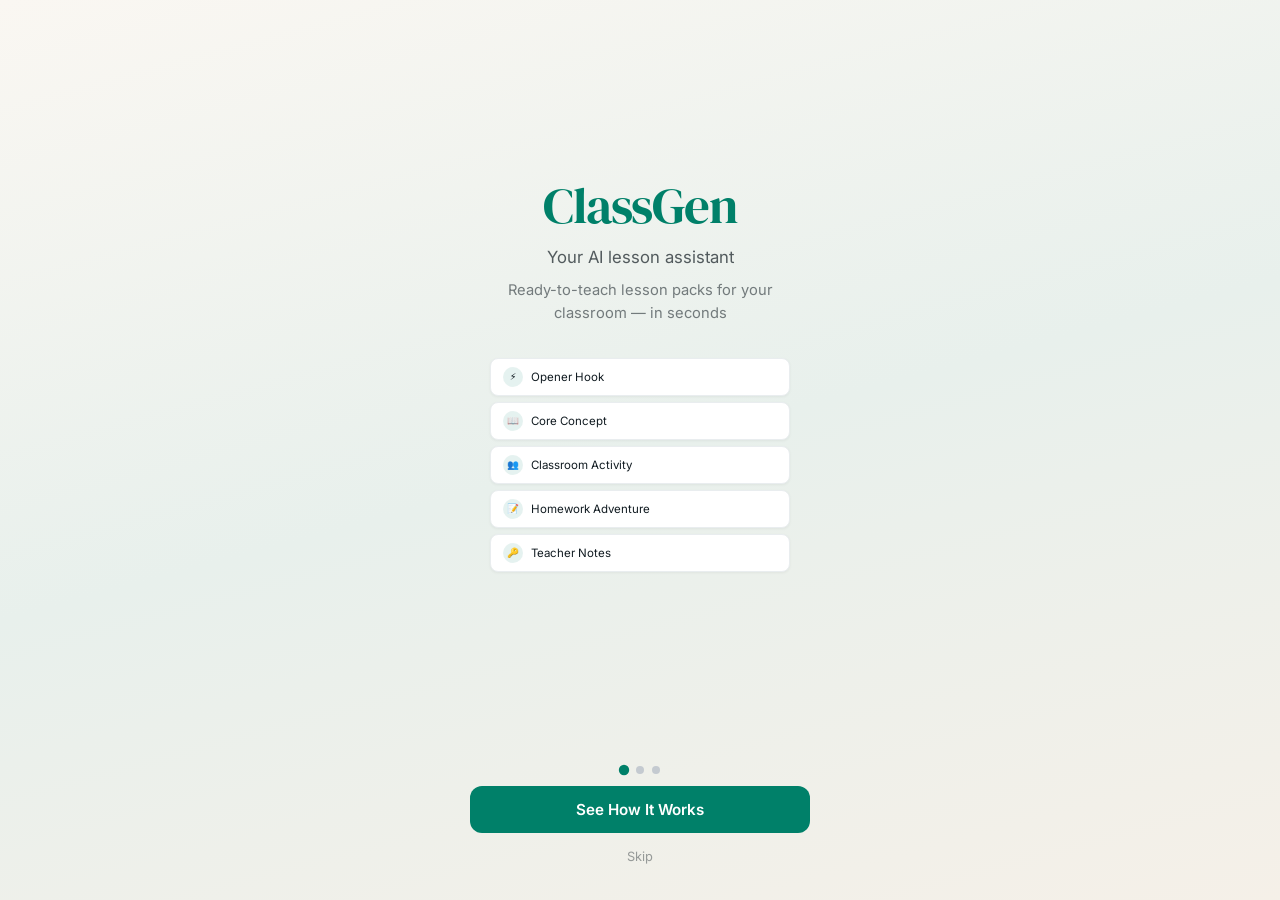
==== index.html @ 49e5c1b5 "feat(web): Marquee example pills on onboarding slide 2 Replace single static "SS2 Biology: Photosynt" ====
<!DOCTYPE html>
<html lang="en" data-theme="light">
<head>
    <meta charset="UTF-8">
    <meta name="viewport" content="width=device-width, initial-scale=1.0">
    <title>ClassGen | Lesson Chat</title>
    <!-- Emoji favicon using SVG with better cross-browser support -->
    <link rel="icon" href="data:image/svg+xml,<svg xmlns='http://www.w3.org/2000/svg' viewBox='0 0 100 100'><text y='.9em' font-size='90'>🌍</text></svg>">
    <link rel="alternate icon" type="image/png" href="[data-uri]">
    <link rel="apple-touch-icon" href="data:image/svg+xml,<svg xmlns='http://www.w3.org/2000/svg' viewBox='0 0 100 100'><text y='.9em' font-size='90'>🌍</text></svg>">
    <link rel="mask-icon" href="data:image/svg+xml,<svg xmlns='http://www.w3.org/2000/svg' viewBox='0 0 100 100'><text y='.9em' font-size='90'>🌍</text></svg>" color="#8ACFC5">
    <!-- Apply saved theme before paint to avoid flash -->
    <script>(function(){var t=localStorage.getItem('classgen_theme')||'light';document.documentElement.setAttribute('data-theme',t);})();</script>
    <link href="https://fonts.googleapis.com/css2?family=DM+Serif+Display&family=Inter:wght@300;400;500;600;700&display=swap" rel="stylesheet">
    <style>
        /* ── Theme tokens ─────────────────────────────────── */
        :root {
            /* Light mode (WhatsApp classic) */
            --header-bg:         #008069;
            --header-avatar-bg:  #25D366;
            --chat-bg:           #ECE5DD;
            --text-primary:      #111B21;
            --bubble-ai-bg:      #FFFFFF;
            --bubble-ai-text:    #111B21;
            --bubble-user-bg:    #DCF8C6;
            --bubble-user-text:  #111B21;
            --bubble-time:       #667781;
            --bubble-ticks:      #34B7F1;
            --bubble-shadow:     0 1px 2px rgba(0,0,0,0.12);
            --msg-buttons-bg:    #FFFFFF;
            --msg-btn-border:    #E9EDEF;
            --msg-btn-text:      #027EB5;
            --msg-btn-hover:     rgba(2,126,181,0.06);
            --input-area-bg:     #F0F2F5;
            --input-field-bg:    #FFFFFF;
            --input-field-text:  #3B4A54;
            --input-placeholder: #8696A0;
            --send-btn-bg:       #008069;
            --send-btn-hover:    #017560;
            --breadcrumb-bg:     rgba(0,128,105,0.06);
            --breadcrumb-border: rgba(0,128,105,0.15);
            --breadcrumb-text:   #667781;
            --enc-block-bg:      #FFFFFF;
            --enc-block-border:  #E9EDEF;
            --enc-block-hover:   #F5F6F6;
            --enc-block-title:   #111B21;
            --enc-block-summary: #667781;
            --enc-block-icon:    #008069;
            --enc-hover-border:  #008069;
            --accent:            #008069;
            --accent-alt:        #027EB5;
            --lesson-border:     #E0E0E0;
            --lesson-hover:      rgba(0,128,105,0.06);
            --modal-bg:          #FFFFFF;
            --modal-border:      #E9EDEF;
            --modal-text:        #111B21;
            --modal-close:       #667781;
            --modal-accent:      #008069;
            --scrollbar:         #C4CAD0;
            --sidebar-bg:        #F0F2F5;
            --sidebar-body-bg:   #F0F2F5;
            --sidebar-text:      #3B4A54;
            --sidebar-muted:     #667781;
            --sidebar-tab-bg:    #FFFFFF;
            --sidebar-tab-text:  #667781;
            --sidebar-tab-active:#008069;
            --sidebar-stat-bg:   #FFFFFF;
            --sidebar-stat-border:#E9EDEF;
            --sidebar-stat-num:  #008069;
            --sidebar-stat-lbl:  #667781;
            --sidebar-badge-bg:  rgba(0,128,105,0.1);
            --sidebar-badge-bd:  rgba(0,128,105,0.25);
            --sidebar-badge-text:#005C4B;
            --sidebar-input-bg:  #FFFFFF;
            --sidebar-input-bd:  #E9EDEF;
            --sidebar-input-focus:#008069;
            --sidebar-input-text:#111B21;
            --sidebar-btn-bg:    #008069;
            --sidebar-btn-hover: #017560;
            --sidebar-code-bd:   #E9EDEF;
            --sidebar-code-link: #027EB5;
            --sidebar-code-title:#667781;
            --sidebar-border:    #E9EDEF;
            --sidebar-divider:   #E9EDEF;
            --sidebar-close:     #667781;
            --toggle-off:        #C4C4C4;
            --toggle-on:         #008069;
            --overlay-bg:        rgba(0,0,0,0.35);
            --typing-dot:        #9DB3BF;
        }

        [data-theme="dark"] {
            --header-bg:         #202C33;
            --header-avatar-bg:  #00A884;
            --chat-bg:           #0B141A;
            --text-primary:      #E9EDEF;
            --bubble-ai-bg:      #202C33;
            --bubble-ai-text:    #E9EDEF;
            --bubble-user-bg:    #005C4B;
            --bubble-user-text:  #E9EDEF;
            --bubble-time:       #8696A0;
            --bubble-ticks:      #53BDEB;
            --bubble-shadow:     none;
            --msg-buttons-bg:    #202C33;
            --msg-btn-border:    #374045;
            --msg-btn-text:      #53BDEB;
            --msg-btn-hover:     rgba(83,189,235,0.08);
            --input-area-bg:     #202C33;
            --input-field-bg:    #2A3942;
            --input-field-text:  #E9EDEF;
            --input-placeholder: #8696A0;
            --send-btn-bg:       #00A884;
            --send-btn-hover:    #02C09A;
            --breadcrumb-bg:     rgba(0,150,136,0.1);
            --breadcrumb-border: rgba(0,168,132,0.15);
            --breadcrumb-text:   #8696A0;
            --enc-block-bg:      #202C33;
            --enc-block-border:  #374045;
            --enc-block-hover:   #263340;
            --enc-block-title:   #E9EDEF;
            --enc-block-summary: #8696A0;
            --enc-block-icon:    #00A884;
            --enc-hover-border:  #53BDEB;
            --accent:            #00A884;
            --accent-alt:        #53BDEB;
            --lesson-border:     #374045;
            --lesson-hover:      rgba(83,189,235,0.08);
            --modal-bg:          #1F2C34;
            --modal-border:      #374045;
            --modal-text:        #E9EDEF;
            --modal-close:       #8696A0;
            --modal-accent:      #00A884;
            --scrollbar:         #374045;
            --sidebar-bg:        #111B21;
            --sidebar-body-bg:   #111B21;
            --sidebar-text:      #E9EDEF;
            --sidebar-muted:     #8696A0;
            --sidebar-tab-bg:    #202C33;
            --sidebar-tab-text:  #8696A0;
            --sidebar-tab-active:#00A884;
            --sidebar-stat-bg:   #202C33;
            --sidebar-stat-border:#374045;
            --sidebar-stat-num:  #00A884;
            --sidebar-stat-lbl:  #8696A0;
            --sidebar-badge-bg:  rgba(0,168,132,0.12);
            --sidebar-badge-bd:  rgba(0,168,132,0.28);
            --sidebar-badge-text:#A7D8CC;
            --sidebar-input-bg:  #2A3942;
            --sidebar-input-bd:  #374045;
            --sidebar-input-focus:#00A884;
            --sidebar-input-text:#E9EDEF;
            --sidebar-btn-bg:    #00A884;
            --sidebar-btn-hover: #02C09A;
            --sidebar-code-bd:   #374045;
            --sidebar-code-link: #53BDEB;
            --sidebar-code-title:#8696A0;
            --sidebar-border:    #374045;
            --sidebar-divider:   #374045;
            --sidebar-close:     #8696A0;
            --toggle-off:        #374045;
            --toggle-on:         #00A884;
            --overlay-bg:        rgba(0,0,0,0.5);
            --typing-dot:        #8696A0;
        }

        /* Smooth theme transition */
        html.theme-transitioning *,
        html.theme-transitioning *::before,
        html.theme-transitioning *::after {
            transition:
                background-color 0.25s ease,
                color 0.25s ease,
                border-color 0.25s ease,
                box-shadow 0.25s ease !important;
        }

        *, *::before, *::after { box-sizing: border-box; }

        body, html {
            margin: 0; padding: 0;
            width: 100%; height: 100%;
            overflow: hidden;
            font-family: 'Inter', system-ui, sans-serif;
            background: var(--chat-bg);
            color: var(--text-primary);
        }

        /* ── Chat Container ─────────────────────────────── */
        #chat-container {
            position: fixed;
            top: 0; left: 0; right: 0; bottom: 0;
            display: flex;
            flex-direction: column;
            background: var(--chat-bg);
        }

        /* ── Header ─────────────────────────────────────── */
        #chat-header {
            height: 60px;
            background: var(--header-bg);
            display: flex;
            align-items: center;
            padding: 0 12px 0 16px;
            flex-shrink: 0;
            box-shadow: 0 1px 4px rgba(0,0,0,0.25);
        }

        .header-avatar {
            width: 40px; height: 40px;
            border-radius: 50%;
            background: var(--header-avatar-bg);
            color: #fff;
            display: flex; align-items: center; justify-content: center;
            font-weight: 700; font-size: 1rem;
            margin-right: 12px;
            flex-shrink: 0;
            user-select: none;
        }

        .header-info { flex: 1; overflow: hidden; }
        .header-name {
            color: #fff; font-weight: 600; font-size: 1rem;
            line-height: 1.3; white-space: nowrap; overflow: hidden; text-overflow: ellipsis;
        }
        .header-status { color: rgba(255,255,255,0.72); font-size: 0.7rem; margin-top: 1px; }

        .header-actions { display: flex; align-items: center; gap: 4px; }

        .header-btn {
            background: none; border: none;
            color: rgba(255,255,255,0.78);
            cursor: pointer; padding: 7px; border-radius: 50%;
            display: flex; align-items: center; justify-content: center;
            transition: background 0.18s, color 0.18s;
        }
        .header-btn:hover { background: rgba(255,255,255,0.14); color: #fff; }
        .header-btn.registered { color: #fff; }

        /* #notify-btn removed from header — push toggle lives in Settings sidebar */

        /* ── Breadcrumb bar ─────────────────────────────── */
        #breadcrumb-bar {
            background: var(--breadcrumb-bg);
            border-bottom: 1px solid var(--breadcrumb-border);
            padding: 4px 16px;
            font-size: 0.71rem; color: var(--breadcrumb-text);
            white-space: nowrap; overflow-x: auto; scrollbar-width: none;
            display: none; flex-shrink: 0;
        }
        #breadcrumb-bar::-webkit-scrollbar { display: none; }
        #breadcrumb-bar.visible { display: block; }

        /* ── Chat Feed ──────────────────────────────────── */
        #chat-feed {
            flex: 1;
            overflow-y: auto;
            padding: 12px 5% 10px;
            display: flex;
            flex-direction: column;
            gap: 3px;
            scroll-behavior: smooth;
        }
        #chat-feed::-webkit-scrollbar { width: 4px; }
        #chat-feed::-webkit-scrollbar-thumb { background: var(--scrollbar); border-radius: 2px; }

        /* ── Message Groups ─────────────────────────────── */
        .msg-group { display: flex; flex-direction: column; margin-bottom: 4px; }
        .msg-group.ai   { align-items: flex-start; }
        .msg-group.user { align-items: flex-end; }

        /* ── Bubbles ────────────────────────────────────── */
        .message-bubble {
            max-width: min(65%, 480px);
            padding: 8px 10px 5px;
            border-radius: 7.5px;
            font-size: 0.9rem;
            line-height: 1.55;
            position: relative;
            word-break: break-word;
            box-shadow: var(--bubble-shadow);
            opacity: 0;
            transform: translateY(6px);
            animation: bubbleIn 0.2s ease forwards;
        }
        @keyframes bubbleIn { to { opacity: 1; transform: translateY(0); } }

        .bubble-ai {
            background: var(--bubble-ai-bg);
            color: var(--bubble-ai-text);
            border-top-left-radius: 0;
        }
        .bubble-ai::before {
            content: '';
            position: absolute; top: 0; left: -8px;
            width: 0; height: 0;
            border-right: 8px solid var(--bubble-ai-bg);
            border-bottom: 8px solid transparent;
        }

        .bubble-user {
            background: var(--bubble-user-bg);
            color: var(--bubble-user-text);
            border-top-right-radius: 0;
        }
        .bubble-user::before {
            content: '';
            position: absolute; top: 0; right: -8px;
            width: 0; height: 0;
            border-left: 8px solid var(--bubble-user-bg);
            border-bottom: 8px solid transparent;
        }

        .bubble-footer {
            display: flex; justify-content: flex-end; align-items: center;
            gap: 3px; margin-top: 4px;
        }
        .bubble-time  { font-size: 11px; color: var(--bubble-time); white-space: nowrap; }
        .bubble-ticks { color: var(--bubble-ticks); line-height: 1; display: inline-flex; vertical-align: middle; margin-left: 2px; }
        .bubble-ticks svg { width: 16px; height: 11px; }

        /* ── WA Button-attached messages ────────────────── */
        .msg-buttons {
            background: var(--msg-buttons-bg);
            border-radius: 0 0 7.5px 7.5px;
            overflow: hidden;
            max-width: min(65%, 480px);
            margin-top: 2px;
            box-shadow: var(--bubble-shadow);
        }

        .wa-reply-btn {
            display: block; width: 100%;
            padding: 10px 16px;
            background: transparent; border: none;
            border-top: 1px solid var(--msg-btn-border);
            color: var(--msg-btn-text);
            font-size: 0.875rem; font-weight: 500;
            cursor: pointer; text-align: center;
            transition: background 0.15s;
            font-family: inherit;
        }
        .wa-reply-btn:hover { background: var(--msg-btn-hover); }

        /* ── Typing Indicator ───────────────────────────── */
        .typing-indicator { display: flex; gap: 4px; padding: 3px 2px 2px; }
        .typing-indicator span {
            width: 7px; height: 7px;
            background: var(--typing-dot);
            border-radius: 50%;
            animation: typingBounce 1.4s infinite ease-in-out both;
        }
        .typing-indicator span:nth-child(1) { animation-delay: -0.32s; }
        .typing-indicator span:nth-child(2) { animation-delay: -0.16s; }
        @keyframes typingBounce {
            0%, 80%, 100% { transform: scale(0); }
            40%  { transform: scale(1); }
        }

        /* ── Lesson Pack ────────────────────────────────── */
        .lesson-pack-wrapper {
            align-self: flex-start;
            max-width: min(80%, 560px);
            width: 100%; margin-bottom: 6px;
            opacity: 0; animation: bubbleIn 0.25s ease forwards;
        }
        .lesson-pack-label {
            font-size: 0.7rem; font-weight: 600; text-transform: uppercase;
            letter-spacing: 0.08em; color: var(--accent); margin-bottom: 6px; padding-left: 2px;
        }

        .encyclopedia-block {
            background: var(--enc-block-bg);
            border: 1px solid var(--enc-block-border);
            border-radius: 8px; padding: 10px 12px; margin-bottom: 4px;
            cursor: pointer;
            transition: background 0.18s, border-color 0.18s;
            box-shadow: var(--bubble-shadow);
        }
        .encyclopedia-block:hover { background: var(--enc-block-hover); border-color: var(--enc-hover-border); }
        .encyclopedia-block .encyclopedia-title {
            display: flex; align-items: center; gap: 8px;
            font-weight: 600; color: var(--enc-block-title); font-size: 0.9rem; margin-bottom: 3px;
        }
        .encyclopedia-block .encyclopedia-title svg { color: var(--enc-block-icon); flex-shrink: 0; }
        .encyclopedia-block .encyclopedia-summary {
            font-size: 0.83rem; color: var(--enc-block-summary); line-height: 1.4; padding-left: 24px;
        }

        .lesson-actions { display: flex; flex-wrap: wrap; gap: 6px; margin-top: 8px; }
        .lesson-action-btn {
            display: inline-flex; align-items: center; gap: 5px;
            padding: 7px 12px;
            background: var(--enc-block-bg); border: 1px solid var(--lesson-border);
            border-radius: 7px; color: var(--accent-alt);
            font-size: 0.8rem; text-decoration: none; cursor: pointer;
            transition: background 0.15s, border-color 0.15s;
            font-family: inherit; box-shadow: var(--bubble-shadow);
        }
        .lesson-action-btn:hover { background: var(--lesson-hover); border-color: var(--accent-alt); }

        /* ── Encyclopedia Modal ─────────────────────────── */
        #encyclopedia-modal {
            position: fixed; top: 0; left: 0; width: 100%; height: 100%;
            background: rgba(0,0,0,0.55); backdrop-filter: blur(8px);
            z-index: 100; display: flex; justify-content: center; align-items: center;
            opacity: 0; visibility: hidden;
            transition: opacity 0.2s, visibility 0.2s;
        }
        #encyclopedia-modal.active { opacity: 1; visibility: visible; }
        #encyclopedia-modal .modal-content {
            background: var(--modal-bg); border: 1px solid var(--modal-border);
            border-radius: 12px; padding: 1.5rem;
            max-width: 640px; width: 90%; max-height: 80vh; overflow-y: auto;
            position: relative; box-shadow: 0 20px 60px rgba(0,0,0,0.25);
            transform: scale(0.95); transition: transform 0.2s;
            color: var(--modal-text);
        }
        #encyclopedia-modal.active .modal-content { transform: scale(1); }
        #encyclopedia-modal .close-modal {
            position: absolute; top: 12px; right: 12px;
            background: none; border: none;
            font-size: 1.3rem; color: var(--modal-close); cursor: pointer;
            transition: color 0.15s; line-height: 1;
        }
        #encyclopedia-modal .close-modal:hover { color: var(--modal-text); }
        .markdown-body h1, .markdown-body h2, .markdown-body h3 {
            font-weight: 600; color: var(--modal-text); margin-top: 1em; margin-bottom: 0.5rem;
        }
        .markdown-body ul { list-style: disc; padding-left: 1.5em; margin-bottom: 0.75rem; }
        .markdown-body p  { margin-bottom: 0.75em; line-height: 1.6; color: var(--modal-text); }
        .markdown-body strong { font-weight: 700; }

        /* ── Input Area ─────────────────────────────────── */
        #input-area {
            background: var(--input-area-bg);
            padding: 8px 12px;
            display: flex; align-items: center; gap: 8px;
            flex-shrink: 0;
        }

        #mainInput {
            flex: 1; min-height: 44px;
            background: var(--input-field-bg); border: none;
            color: var(--input-field-text);
            padding: 10px 16px; border-radius: 8px;
            outline: none; font-size: 0.93rem; font-family: inherit;
        }
        #mainInput::placeholder { color: var(--input-placeholder); }
        #mainInput:disabled     { opacity: 0.6; }

        .send-btn {
            width: 48px; height: 48px;
            background: var(--send-btn-bg); border: none; border-radius: 50%;
            color: #fff; cursor: pointer;
            display: flex; align-items: center; justify-content: center;
            transition: background 0.18s, transform 0.1s; flex-shrink: 0;
        }
        .send-btn:hover  { background: var(--send-btn-hover); }
        .send-btn:active { transform: scale(0.95); }
        .send-btn:disabled { background: var(--scrollbar); cursor: not-allowed; transform: none; }

        /* ── Profile Sidebar ────────────────────────────── */
        #profile-sidebar {
            position: fixed; top: 0; right: 0;
            width: 340px; height: 100%;
            background: var(--sidebar-bg);
            border-left: 1px solid var(--sidebar-border);
            z-index: 50;
            transform: translateX(100%);
            transition: transform 0.28s ease;
            overflow-y: auto; display: flex; flex-direction: column;
        }
        #profile-sidebar.open { transform: translateX(0); }

        #sidebar-overlay {
            position: fixed; top: 0; left: 0; width: 100%; height: 100%;
            background: var(--overlay-bg); z-index: 45;
            opacity: 0; visibility: hidden;
            transition: opacity 0.28s, visibility 0.28s;
        }
        #sidebar-overlay.active { opacity: 1; visibility: visible; }

        .sidebar-header {
            display: flex; align-items: center; justify-content: space-between;
            padding: 16px; background: var(--header-bg); flex-shrink: 0;
        }
        .sidebar-header h2 { font-size: 1rem; font-weight: 600; color: #fff; margin: 0; }
        .sidebar-close {
            background: none; border: none; color: rgba(255,255,255,0.75);
            font-size: 1.4rem; cursor: pointer; padding: 2px 6px; border-radius: 4px;
            transition: color 0.15s; line-height: 1;
        }
        .sidebar-close:hover { color: #fff; }

        .sidebar-tabs {
            display: flex; background: var(--sidebar-tab-bg);
            border-bottom: 1px solid var(--sidebar-border); flex-shrink: 0;
        }
        .sidebar-tab {
            flex: 1; padding: 10px; text-align: center;
            font-size: 0.8rem; font-weight: 500; color: var(--sidebar-tab-text);
            background: none; border: none; cursor: pointer;
            border-bottom: 2px solid transparent;
            transition: color 0.15s, border-color 0.15s; font-family: inherit;
        }
        .sidebar-tab:hover { color: var(--sidebar-text); }
        .sidebar-tab.active { color: var(--sidebar-tab-active); border-bottom-color: var(--sidebar-tab-active); }

        .sidebar-body { padding: 16px; flex: 1; color: var(--sidebar-text); }

        .sidebar-stats {
            display: grid; grid-template-columns: repeat(3,1fr); gap: 6px; margin-bottom: 16px;
        }
        .sidebar-stat {
            background: var(--sidebar-stat-bg); border: 1px solid var(--sidebar-stat-border);
            border-radius: 8px; padding: 10px 4px; text-align: center;
        }
        .sidebar-stat .num { font-size: 1.4rem; font-weight: 700; color: var(--sidebar-stat-num); }
        .sidebar-stat .lbl { font-size: 0.63rem; color: var(--sidebar-stat-lbl); margin-top: 2px; }

        .sidebar-section { margin-bottom: 18px; }
        .sidebar-section-title {
            font-size: 0.68rem; font-weight: 600; text-transform: uppercase;
            letter-spacing: 0.06em; color: var(--sidebar-muted); margin-bottom: 8px;
        }

        .sidebar-badge {
            display: inline-flex; align-items: center; gap: 4px;
            background: var(--sidebar-badge-bg); border: 1px solid var(--sidebar-badge-bd);
            color: var(--sidebar-badge-text); font-size: 0.75rem; font-weight: 500;
            padding: 3px 8px; border-radius: 999px; margin: 0 4px 4px 0;
        }
        .sidebar-badge .remove-class {
            background: none; border: none; color: var(--sidebar-muted);
            cursor: pointer; font-size: 0.9rem; padding: 0; margin-left: 2px;
            transition: color 0.15s; line-height: 1;
        }
        .sidebar-badge .remove-class:hover { color: #EF4444; }

        .sidebar-input-row { display: flex; gap: 6px; }
        .sidebar-input {
            flex: 1; padding: 8px 10px;
            background: var(--sidebar-input-bg); border: 1px solid var(--sidebar-input-bd);
            border-radius: 6px; color: var(--sidebar-input-text); font-size: 0.85rem;
            outline: none; font-family: inherit;
        }
        .sidebar-input:focus { border-color: var(--sidebar-input-focus); }

        .sidebar-btn {
            padding: 8px 12px; background: var(--sidebar-btn-bg); color: #fff;
            border: none; border-radius: 6px; font-size: 0.8rem; font-weight: 600;
            cursor: pointer; transition: background 0.18s; white-space: nowrap; font-family: inherit;
        }
        .sidebar-btn:hover    { background: var(--sidebar-btn-hover); }
        .sidebar-btn:disabled { background: var(--scrollbar); cursor: not-allowed; }
        .sidebar-btn-danger {
            background: rgba(239,68,68,0.12); border: 1px solid rgba(239,68,68,0.3); color: #DC2626;
        }
        .sidebar-btn-danger:hover { background: rgba(239,68,68,0.2); }

        [data-theme="dark"] .sidebar-btn-danger { color: #FCA5A5; }

        .sidebar-code-list { list-style: none; padding: 0; }
        .sidebar-code-list li {
            display: flex; justify-content: space-between; align-items: center;
            padding: 6px 0; border-bottom: 1px solid var(--sidebar-code-bd); font-size: 0.8rem;
        }
        .sidebar-code-list li:last-child { border-bottom: none; }
        .sidebar-code-list a { color: var(--sidebar-code-link); text-decoration: none; font-weight: 600; }
        .sidebar-code-list a:hover { text-decoration: underline; }
        .sidebar-code-title {
            color: var(--sidebar-code-title); font-size: 0.73rem;
            max-width: 55%; text-align: right; overflow: hidden; text-overflow: ellipsis; white-space: nowrap;
        }

        .sidebar-toggle {
            display: flex; align-items: center; justify-content: space-between;
            padding: 8px 0; font-size: 0.85rem; color: var(--sidebar-text);
        }
        .toggle-switch {
            width: 44px; height: 24px; background: var(--toggle-off);
            border-radius: 12px; position: relative; cursor: pointer;
            transition: background 0.2s; flex-shrink: 0;
        }
        .toggle-switch.on { background: var(--toggle-on); }
        .toggle-switch::after {
            content: ''; position: absolute; top: 3px; left: 3px;
            width: 18px; height: 18px; background: #fff; border-radius: 50%;
            transition: transform 0.2s;
        }
        .toggle-switch.on::after { transform: translateX(20px); }

        @media (max-width: 480px) {
            #profile-sidebar { width: 100%; }
            .message-bubble  { max-width: 84%; }
            .msg-buttons     { max-width: 84%; }
            .lesson-pack-wrapper { max-width: 90%; }
            #chat-feed       { padding: 10px 12px 8px; }
        }
        /* ── Intro overlay ──────────────────────────────── */
        #intro-overlay {
            position: fixed; inset: 0; z-index: 200;
            background: linear-gradient(165deg, #FAF7F2 0%, #E8F0EC 50%, #F5F0E8 100%);
            display: flex; flex-direction: column;
            transition: opacity 0.5s, visibility 0.5s;
        }
        [data-theme="dark"] #intro-overlay {
            background: linear-gradient(165deg, #0B141A 0%, #112220 50%, #141E14 100%);
        }
        #intro-overlay.hidden { opacity: 0; visibility: hidden; pointer-events: none; }
        .intro-slides {
            flex: 1; position: relative; overflow: hidden;
        }
        .intro-slide {
            position: absolute; inset: 0;
            display: flex; flex-direction: column;
            align-items: center; justify-content: center;
            padding: 2rem 1.5rem 1rem; text-align: center;
            opacity: 0; transform: translateX(40px);
            transition: opacity 0.4s, transform 0.4s;
            pointer-events: none;
        }
        .intro-slide.active {
            opacity: 1; transform: translateX(0); pointer-events: auto;
        }
        .intro-slide.prev {
            opacity: 0; transform: translateX(-40px);
        }
        .intro-brand {
            font-family: 'DM Serif Display', serif;
            font-size: clamp(2.2rem, 7vw, 3.2rem);
            color: var(--accent); margin-bottom: 0.4rem;
            letter-spacing: -0.02em;
        }
        .intro-tagline {
            font-size: 1.05rem; color: var(--modal-text);
            opacity: 0.7; margin-bottom: 0.75rem; font-weight: 400;
        }
        .intro-subtitle {
            font-size: 0.92rem; color: var(--modal-text);
            opacity: 0.55; max-width: 340px; line-height: 1.6;
            margin-bottom: 2rem;
        }
        .intro-heading {
            font-family: 'DM Serif Display', serif;
            font-size: clamp(1.4rem, 5vw, 1.8rem);
            color: var(--modal-text); margin-bottom: 0.6rem;
            letter-spacing: -0.01em;
        }
        .intro-body {
            font-size: 0.88rem; color: var(--modal-text);
            opacity: 0.6; max-width: 360px; line-height: 1.7;
            margin-bottom: 1.5rem;
        }
        .intro-marquee {
            width: 100%; overflow: hidden; margin-bottom: 1.5rem;
            padding: 8px 0;
            -webkit-mask-image: linear-gradient(90deg, transparent 0%, #000 10%, #000 90%, transparent 100%);
            mask-image: linear-gradient(90deg, transparent 0%, #000 10%, #000 90%, transparent 100%);
        }
        .intro-marquee-track {
            display: flex; gap: 12px; width: max-content;
            animation: marquee-scroll 20s linear infinite;
        }
        @keyframes marquee-scroll {
            0% { transform: translateX(0); }
            100% { transform: translateX(-50%); }
        }
        .intro-example {
            display: inline-block; background: var(--bubble-user-bg);
            color: var(--bubble-user-text); padding: 8px 16px;
            border-radius: 12px; font-size: 0.82rem; font-weight: 500;
            box-shadow: 0 2px 8px rgba(0,0,0,0.08); white-space: nowrap; flex-shrink: 0;
        }
        /* CSS-rendered mini lesson blocks */
        .intro-blocks {
            display: flex; flex-direction: column; gap: 6px;
            width: 100%; max-width: 300px; margin-bottom: 1.5rem;
        }
        .intro-block {
            display: flex; align-items: center; gap: 8px;
            background: var(--enc-block-bg); border: 1px solid var(--enc-block-border);
            border-radius: 8px; padding: 8px 12px; text-align: left;
            font-size: 0.72rem; color: var(--enc-block-title);
            box-shadow: 0 1px 3px rgba(0,0,0,0.05);
        }
        .intro-block-icon {
            width: 20px; height: 20px; border-radius: 50%;
            background: rgba(0,128,105,0.1); display: flex;
            align-items: center; justify-content: center;
            font-size: 0.6rem; flex-shrink: 0;
        }
        /* Feature cards */
        .intro-features {
            display: flex; flex-direction: column; gap: 12px;
            width: 100%; max-width: 340px; margin-bottom: 1.5rem;
        }
        .intro-feature {
            display: flex; align-items: flex-start; gap: 12px;
            background: var(--enc-block-bg); border: 1px solid var(--enc-block-border);
            border-radius: 10px; padding: 14px 16px; text-align: left;
        }
        .intro-feature-icon {
            width: 36px; height: 36px; border-radius: 10px;
            background: rgba(0,128,105,0.08); display: flex;
            align-items: center; justify-content: center;
            flex-shrink: 0; color: var(--accent);
        }
        .intro-feature-text {
            font-size: 0.85rem; color: var(--modal-text);
            line-height: 1.5; font-weight: 500;
        }
        /* Navigation */
        .intro-nav {
            display: flex; flex-direction: column; align-items: center;
            padding: 1rem 1.5rem 2rem; gap: 12px;
        }
        .intro-dots {
            display: flex; gap: 8px;
        }
        .intro-dot {
            width: 8px; height: 8px; border-radius: 50%;
            background: var(--scrollbar); cursor: pointer;
            transition: background 0.3s, transform 0.3s;
        }
        .intro-dot.active {
            background: var(--accent); transform: scale(1.3);
        }
        .intro-btn {
            background: var(--accent); color: #fff; border: none;
            border-radius: 12px; padding: 14px 32px;
            font-size: 0.95rem; font-weight: 600; cursor: pointer;
            font-family: inherit; transition: background 0.2s, transform 0.15s;
            width: 100%; max-width: 340px;
        }
        .intro-btn:hover { background: var(--send-btn-hover); }
        .intro-btn:active { transform: scale(0.98); }
        .intro-skip {
            background: none; border: none; color: var(--modal-text);
            opacity: 0.4; font-size: 0.8rem; cursor: pointer;
            font-family: inherit; padding: 4px 8px;
        }
        .intro-skip:hover { opacity: 0.7; }
        .intro-terms {
            font-size: 0.72rem; color: var(--modal-text); opacity: 0.45;
            max-width: 300px; line-height: 1.5; margin-bottom: 0.5rem;
        }
        .intro-terms a { color: var(--accent); text-decoration: underline; }

        /* Toast notification */
        .toast {
            position: fixed; top: 72px; left: 50%; transform: translateX(-50%) translateY(-20px);
            background: #1e293b; color: #f1f5f9; padding: 12px 22px;
            border-radius: 12px; font-size: 0.85rem; font-weight: 600;
            box-shadow: 0 6px 24px rgba(0,0,0,0.25); z-index: 9999;
            opacity: 0; transition: opacity 0.35s, transform 0.35s;
            pointer-events: none; max-width: 88%; text-align: center;
            letter-spacing: 0.01em;
        }
        [data-theme="dark"] .toast { background: #334155; color: #f8fafc; }
        .toast.show { opacity: 1; transform: translateX(-50%) translateY(0); }
    </style>
</head>

<body>

    <!-- Encyclopedia Modal -->
    <div id="encyclopedia-modal" onclick="closeEncyclopedia(event)">
        <div class="modal-content" onclick="event.stopPropagation()">
            <button class="close-modal" onclick="closeEncyclopedia()">&#x2715;</button>
            <div id="encyclopedia-body" class="markdown-body"></div>
        </div>
    </div>

    <!-- Profile Sidebar -->
    <div id="sidebar-overlay" onclick="closeSidebar()"></div>
    <div id="profile-sidebar">
        <div class="sidebar-header">
            <h2 id="sidebar-title">Profile</h2>
            <button class="sidebar-close" onclick="closeSidebar()">&times;</button>
        </div>
        <div class="sidebar-tabs">
            <button class="sidebar-tab active" data-tab="profile"  onclick="switchTab('profile')">Profile</button>
            <button class="sidebar-tab"         data-tab="settings" onclick="switchTab('settings')">Settings</button>
        </div>
        <div class="sidebar-body" id="sidebar-content"></div>
    </div>

    <!-- Main Chat -->
    <div id="chat-container">

        <div id="chat-header">
            <div class="header-avatar">CG</div>
            <div class="header-info">
                <div class="header-name">ClassGen AI</div>
                <div class="header-status" id="header-status">online</div>
            </div>
            <div class="header-actions">
                <button id="profile-btn" class="header-btn" title="Profile" onclick="toggleSidebar()">
                    <svg xmlns="http://www.w3.org/2000/svg" width="20" height="20" fill="none" viewBox="0 0 24 24" stroke="currentColor"><path stroke-linecap="round" stroke-linejoin="round" stroke-width="2" d="M16 7a4 4 0 11-8 0 4 4 0 018 0zM12 14a7 7 0 00-7 7h14a7 7 0 00-7-7z" /></svg>
                </button>
            </div>
        </div>

        <div id="breadcrumb-bar"></div>
        <div id="chat-feed"></div>

        <div id="input-area">
            <input type="text" id="mainInput" placeholder="Message ClassGen..."
                onkeypress="handleEnter(event)" autocomplete="off">
            <button onclick="submitPrompt()" class="send-btn" id="send-btn" title="Send">
                <svg xmlns="http://www.w3.org/2000/svg" width="22" height="22" viewBox="0 0 24 24" fill="currentColor">
                    <path d="M2.01 21L23 12 2.01 3 2 10l15 2-15 2z"/>
                </svg>
            </button>
        </div>

    </div>

    <!-- Intro overlay (first-visit onboarding) -->
    <div id="intro-overlay" class="hidden">
        <div class="intro-slides">
            <!-- Slide 1: Welcome -->
            <div class="intro-slide active" data-slide="0">
                <div class="intro-brand">ClassGen</div>
                <div class="intro-tagline">Your AI lesson assistant</div>
                <div class="intro-subtitle">Ready-to-teach lesson packs for your classroom — in seconds</div>
                <div class="intro-blocks">
                    <div class="intro-block"><div class="intro-block-icon">&#9889;</div> Opener Hook</div>
                    <div class="intro-block"><div class="intro-block-icon">&#128214;</div> Core Concept</div>
                    <div class="intro-block"><div class="intro-block-icon">&#128101;</div> Classroom Activity</div>
                    <div class="intro-block"><div class="intro-block-icon">&#128221;</div> Homework Adventure</div>
                    <div class="intro-block"><div class="intro-block-icon">&#128273;</div> Teacher Notes</div>
                </div>
            </div>
            <!-- Slide 2: How It Works -->
            <div class="intro-slide" data-slide="1">
                <div class="intro-heading">Type a topic. Get a lesson pack.</div>
                <div class="intro-body">Send any topic and get a structured lesson: opener hook, core concept, classroom activity, exercise-book homework, and teacher notes.</div>
                <div class="intro-marquee">
                    <div class="intro-marquee-track">
                        <div class="intro-example">SS2, Nigeria, Biology, Photosynthesis, 40 mins</div>
                        <div class="intro-example">Form 3, Wave Motion, Physics, Kenya, 1 hour</div>
                        <div class="intro-example">History, Rwanda, Senior 4, Colonial Rule in East Africa, 45 mins</div>
                        <div class="intro-example">Class 10, India, Quadratic Equations, Maths, 1h 20 mins</div>
                        <div class="intro-example">SS2, Nigeria, Biology, Photosynthesis, 40 mins</div>
                        <div class="intro-example">Form 3, Wave Motion, Physics, Kenya, 1 hour</div>
                        <div class="intro-example">History, Rwanda, Senior 4, Colonial Rule in East Africa, 45 mins</div>
                        <div class="intro-example">Class 10, India, Quadratic Equations, Maths, 1h 20 mins</div>
                    </div>
                </div>
                <div class="intro-body">Designed for classrooms of 30-60 students with exercise books, pens, and a chalkboard. No internet needed in class.</div>
            </div>
            <!-- Slide 3: Features + Accept -->
            <div class="intro-slide" data-slide="2">
                <div class="intro-heading">Everything your students need</div>
                <div class="intro-features">
                    <div class="intro-feature">
                        <div class="intro-feature-icon"><svg xmlns="http://www.w3.org/2000/svg" width="18" height="18" fill="none" viewBox="0 0 24 24" stroke="currentColor"><path stroke-linecap="round" stroke-linejoin="round" stroke-width="2" d="M12 10v6m0 0l-3-3m3 3l3-3m2 8H7a2 2 0 01-2-2V5a2 2 0 012-2h5.586a1 1 0 01.707.293l5.414 5.414a1 1 0 01.293.707V19a2 2 0 01-2 2z"/></svg></div>
                        <div class="intro-feature-text">Download & print lesson plans as PDF</div>
                    </div>
                    <div class="intro-feature">
                        <div class="intro-feature-icon"><svg xmlns="http://www.w3.org/2000/svg" width="18" height="18" fill="none" viewBox="0 0 24 24" stroke="currentColor"><path stroke-linecap="round" stroke-linejoin="round" stroke-width="2" d="M9 5H7a2 2 0 00-2 2v12a2 2 0 002 2h10a2 2 0 002-2V7a2 2 0 00-2-2h-2M9 5a2 2 0 002 2h2a2 2 0 002-2M9 5a2 2 0 012-2h2a2 2 0 012 2m-6 9l2 2 4-4"/></svg></div>
                        <div class="intro-feature-text">Homework codes with auto-graded quizzes</div>
                    </div>
                    <div class="intro-feature">
                        <div class="intro-feature-icon"><svg xmlns="http://www.w3.org/2000/svg" width="18" height="18" fill="currentColor" viewBox="0 0 24 24"><path d="M17.472 14.382c-.297-.149-1.758-.867-2.03-.967-.273-.099-.471-.148-.67.15-.197.297-.767.966-.94 1.164-.173.199-.347.223-.644.075-.297-.15-1.255-.463-2.39-1.475-.883-.788-1.48-1.761-1.653-2.059-.173-.297-.018-.458.13-.606.134-.133.298-.347.446-.52.149-.174.198-.298.298-.497.099-.198.05-.371-.025-.52-.075-.149-.669-1.612-.916-2.207-.242-.579-.487-.5-.669-.51-.173-.008-.371-.01-.57-.01-.198 0-.52.074-.792.372-.272.297-1.04 1.016-1.04 2.479 0 1.462 1.065 2.875 1.213 3.074.149.198 2.096 3.2 5.077 4.487.709.306 1.262.489 1.694.625.712.227 1.36.195 1.871.118.571-.085 1.758-.719 2.006-1.413.248-.694.248-1.289.173-1.413-.074-.124-.272-.198-.57-.347z"/></svg></div>
                        <div class="intro-feature-text">Works on WhatsApp too — just send a message</div>
                    </div>
                </div>
                <div class="intro-terms">By continuing you agree to our <a href="/terms" target="_blank">Terms & Privacy Policy</a></div>
            </div>
        </div>
        <div class="intro-nav">
            <div class="intro-dots">
                <div class="intro-dot active" data-dot="0"></div>
                <div class="intro-dot" data-dot="1"></div>
                <div class="intro-dot" data-dot="2"></div>
            </div>
            <button class="intro-btn" id="intro-cta">See How It Works</button>
            <button class="intro-skip" id="intro-skip">Skip</button>
        </div>
    </div>

    <div class="toast" id="toast"></div>

    <script>
        const threadId = localStorage.getItem('classgen_thread_id') || ("chat_" + Math.random().toString(36).substring(2, 10));
        localStorage.setItem('classgen_thread_id', threadId);

        const chatFeed    = document.getElementById('chat-feed');
        const inputField  = document.getElementById('mainInput');
        const sendBtn     = document.getElementById('send-btn');
        const headerStatus= document.getElementById('header-status');
        const contextPath = [];

        // ── Theme ─────────────────────────────────────────────

        function applyTheme(dark) {
            document.documentElement.classList.add('theme-transitioning');
            document.documentElement.setAttribute('data-theme', dark ? 'dark' : 'light');
            localStorage.setItem('classgen_theme', dark ? 'dark' : 'light');
            setTimeout(() => document.documentElement.classList.remove('theme-transitioning'), 300);
        }

        function toggleDarkMode() {
            const isDark = document.documentElement.getAttribute('data-theme') === 'dark';
            applyTheme(!isDark);
            const toggle = document.getElementById('dark-toggle');
            if (toggle) toggle.classList.toggle('on', !isDark);
        }

        function isDarkMode() {
            return document.documentElement.getAttribute('data-theme') === 'dark';
        }

        // ── Helpers ───────────────────────────────────────────

        function getTimestamp() {
            const d = new Date();
            return d.getHours().toString().padStart(2,'0') + ':' + d.getMinutes().toString().padStart(2,'0');
        }

        function triggerHaptic(type = 'light') {
            if (navigator.vibrate) navigator.vibrate(type === 'medium' ? 20 : 10);
        }

        function escapeHtml(str) {
            const d = document.createElement('div');
            d.textContent = str;
            return d.innerHTML;
        }

        function scrollToBottom() {
            setTimeout(() => chatFeed.scrollTo({ top: chatFeed.scrollHeight, behavior: 'smooth' }), 50);
        }

        function setThinking(on) {
            headerStatus.textContent = on ? 'typing...' : 'online';
            sendBtn.disabled   = on;
            inputField.disabled= on;
        }

        // ── Message Rendering ─────────────────────────────────

        function createAiGroup(contentHtml, buttons = []) {
            const group = document.createElement('div');
            group.className = 'msg-group ai';

            const bubble = document.createElement('div');
            bubble.className = 'message-bubble bubble-ai';
            bubble.innerHTML = `${contentHtml}<div class="bubble-footer"><span class="bubble-time">${getTimestamp()}</span></div>`;
            group.appendChild(bubble);

            if (buttons.length > 0) {
                const btns = document.createElement('div');
                btns.className = 'msg-buttons';
                buttons.forEach(text => {
                    const btn = document.createElement('button');
                    btn.className = 'wa-reply-btn';
                    btn.textContent = text;
                    btn.addEventListener('click', () => submitPromptWithText(text));
                    btns.appendChild(btn);
                });
                group.appendChild(btns);
            }

            return group;
        }

        function createUserGroup(text) {
            const group = document.createElement('div');
            group.className = 'msg-group user';

            const bubble = document.createElement('div');
            bubble.className = 'message-bubble bubble-user';
            bubble.innerHTML = `${escapeHtml(text)}<div class="bubble-footer"><span class="bubble-time">${getTimestamp()}</span><span class="bubble-ticks"><svg viewBox="0 0 16 11" fill="none" xmlns="http://www.w3.org/2000/svg"><path d="M11.07 0.66L4.98 6.75L2.91 4.68L1.5 6.09L4.98 9.57L12.48 2.07L11.07 0.66Z" fill="currentColor"/><path d="M14.07 0.66L7.98 6.75L6.69 5.47L5.28 6.88L7.98 9.57L15.48 2.07L14.07 0.66Z" fill="currentColor"/></svg></span></div>`;
            group.appendChild(bubble);

            return group;
        }

        function createTypingGroup() {
            const group = document.createElement('div');
            group.className = 'msg-group ai';
            const bubble = document.createElement('div');
            bubble.className = 'message-bubble bubble-ai';
            bubble.innerHTML = `<div class="typing-indicator"><span></span><span></span><span></span></div>`;
            group.appendChild(bubble);
            return group;
        }

        // ── Toast notification ────────────────────────────────

        function showToast(msg, duration = 3500) {
            const el = document.getElementById('toast');
            el.textContent = msg;
            el.classList.add('show');
            setTimeout(() => el.classList.remove('show'), duration);
        }

        // ── Conversation persistence ─────────────────────────

        function saveConversation(userMsg, data) {
            try {
                const history = JSON.parse(localStorage.getItem('classgen_chat_history') || '[]');
                history.push({ role: 'user', text: userMsg, ts: Date.now() });
                history.push({ role: 'ai', data: data, ts: Date.now() });
                // Keep last 20 messages (10 exchanges)
                const trimmed = history.slice(-20);
                localStorage.setItem('classgen_chat_history', JSON.stringify(trimmed));
            } catch (e) { /* localStorage full or disabled */ }
        }

        function restoreConversation() {
            try {
                const history = JSON.parse(localStorage.getItem('classgen_chat_history') || '[]');
                if (history.length === 0) return;
                history.forEach(entry => {
                    if (entry.role === 'user') {
                        chatFeed.appendChild(createUserGroup(entry.text));
                    } else if (entry.role === 'ai' && entry.data) {
                        renderAiResponse(entry.data);
                    }
                });
                scrollToBottom();
            } catch (e) { /* corrupted data — ignore */ }
        }

        // ── Formatting helpers ────────────────────────────────

        function humanize(str) {
            if (!str) return '';
            return str.replace(/_/g, ' ').replace(/\b\w/g, c => c.toUpperCase());
        }

        function formatDetails(text, structured) {
            if (!text) return '';
            let html = escapeHtml(text);
            // Paragraphs: split on double newlines or sentence boundaries for long blocks
            html = html.replace(/\n\n+/g, '</p><p>');
            html = html.replace(/\n/g, '<br>');
            // Bold: **text** or text between quotes used for emphasis
            html = html.replace(/\*\*(.*?)\*\*/g, '<strong>$1</strong>');
            // Italic: single quotes around terms
            html = html.replace(/&#x27;(.*?)&#x27;/g, '<em>\'$1\'</em>');
            html = '<p>' + html + '</p>';

            // Append structured metadata as styled sections
            if (structured) {
                if (structured.equation) {
                    html += '<div style="margin:1rem 0;padding:0.75rem 1rem;background:var(--bg-main);border-radius:8px;font-family:monospace;font-size:0.95rem;text-align:center">' + escapeHtml(structured.equation) + '</div>';
                }
                if (structured.key_terms && structured.key_terms.length > 0) {
                    html += '<div style="margin-top:1rem"><strong style="font-size:0.8rem;text-transform:uppercase;letter-spacing:0.05em;color:var(--modal-accent)">Key Terms</strong>';
                    structured.key_terms.forEach(kt => {
                        html += '<div style="margin:0.4rem 0;font-size:0.9rem"><strong>' + escapeHtml(kt.term) + '</strong> &mdash; ' + escapeHtml(kt.definition) + '</div>';
                    });
                    html += '</div>';
                }
                if (structured.materials && structured.materials.length > 0) {
                    html += '<div style="margin-top:0.8rem;font-size:0.85rem;color:#666"><strong>Materials:</strong> ' + structured.materials.map(escapeHtml).join(', ') + '</div>';
                }
                if (structured.expected_outcome) {
                    html += '<div style="margin-top:0.8rem;font-size:0.85rem;color:#666"><strong>Expected outcome:</strong> ' + escapeHtml(structured.expected_outcome) + '</div>';
                }
            }
            return html;
        }

        // ── Block icons ───────────────────────────────────────
        const BLOCK_ICONS = {
            OPENER:       '<svg xmlns="http://www.w3.org/2000/svg" width="16" height="16" fill="none" viewBox="0 0 24 24" stroke="currentColor"><path stroke-linecap="round" stroke-linejoin="round" stroke-width="2" d="M13 10V3L4 14h7v7l9-11h-7z" /></svg>',
            EXPLAIN:      '<svg xmlns="http://www.w3.org/2000/svg" width="16" height="16" fill="none" viewBox="0 0 24 24" stroke="currentColor"><path stroke-linecap="round" stroke-linejoin="round" stroke-width="2" d="M12 6.253v13m0-13C10.832 5.477 9.246 5 7.5 5S4.168 5.477 3 6.253v13C4.168 18.477 5.754 18 7.5 18s3.332.477 4.5 1.253m0-13C13.168 5.477 14.754 5 16.5 5c1.747 0 3.332.477 4.5 1.253v13C19.832 18.477 18.247 18 16.5 18c-1.746 0-3.332.477-4.5 1.253" /></svg>',
            ACTIVITY:     '<svg xmlns="http://www.w3.org/2000/svg" width="16" height="16" fill="none" viewBox="0 0 24 24" stroke="currentColor"><path stroke-linecap="round" stroke-linejoin="round" stroke-width="2" d="M17 20h5v-2a3 3 0 00-5.356-1.857M17 20H7m10 0v-2c0-.656-.126-1.283-.356-1.857M7 20H2v-2a3 3 0 015.356-1.857M7 20v-2c0-.656.126-1.283.356-1.857m0 0a5.002 5.002 0 019.288 0M15 7a3 3 0 11-6 0 3 3 0 016 0zm6 3a2 2 0 11-4 0 2 2 0 014 0zM7 10a2 2 0 11-4 0 2 2 0 014 0z" /></svg>',
            HOMEWORK:     '<svg xmlns="http://www.w3.org/2000/svg" width="16" height="16" fill="none" viewBox="0 0 24 24" stroke="currentColor"><path stroke-linecap="round" stroke-linejoin="round" stroke-width="2" d="M9 5H7a2 2 0 00-2 2v12a2 2 0 002 2h10a2 2 0 002-2V7a2 2 0 00-2-2h-2M9 5a2 2 0 002 2h2a2 2 0 002-2M9 5a2 2 0 012-2h2a2 2 0 012 2m-6 9l2 2 4-4" /></svg>',
            TEACHER_NOTES:'<svg xmlns="http://www.w3.org/2000/svg" width="16" height="16" fill="none" viewBox="0 0 24 24" stroke="currentColor"><path stroke-linecap="round" stroke-linejoin="round" stroke-width="2" d="M15 7a2 2 0 012 2m4 0a6 6 0 01-7.743 5.743L11 17H9v2H7v2H4a1 1 0 01-1-1v-2.586a1 1 0 01.293-.707l5.964-5.964A6 6 0 1121 9z" /></svg>'
        };

        function renderBlock(blockType, title, summary, details, structured) {
            const icon = BLOCK_ICONS[blockType] || BLOCK_ICONS.OPENER;
            const block = document.createElement('div');
            block.className = 'encyclopedia-block';
            block.innerHTML = `
                <div class="encyclopedia-title">${icon} ${escapeHtml(title)}</div>
                <div class="encyclopedia-summary">${escapeHtml(summary)}</div>
            `;
            block.addEventListener('click', () => {
                openEncyclopedia(title, formatDetails(details, structured));
            });
            return block;
        }

        // ── Encyclopedia Modal ────────────────────────────────

        function openEncyclopedia(title, detailsHtml) {
            triggerHaptic('light');
            document.getElementById('encyclopedia-body').innerHTML = `
                <div style="font-family:'DM Serif Display',serif;color:var(--modal-accent);margin-bottom:1rem;font-size:1.1rem;font-weight:400;letter-spacing:-0.01em">${escapeHtml(title)}</div>
                <div style="line-height:1.7;font-size:0.95rem">${detailsHtml}</div>
            `;
            document.getElementById('encyclopedia-modal').classList.add('active');
        }

        function closeEncyclopedia(e) {
            if (e && e.target !== document.getElementById('encyclopedia-modal') && !e.target.classList.contains('close-modal')) return;
            document.getElementById('encyclopedia-modal').classList.remove('active');
        }

        // ── Input Handlers ────────────────────────────────────

        function handleEnter(e) { if (e.key === 'Enter') submitPrompt(); }

        function submitPromptWithText(text) {
            inputField.value = text;
            submitPrompt();
        }

        // ── Lesson notification ───────────────────────────────

        function notifyLesson(lessonName) {
            const msg = 'Lesson "' + lessonName + '" Ready';
            showToast(msg);
            // Native notification if permission granted
            if ('Notification' in window && Notification.permission === 'granted') {
                new Notification('ClassGen', { body: msg, icon: '/static/icon-192.png' });
            }
        }

        // ── AI Response Renderer ─────────────────────────────

        function renderAiResponse(data) {
            let rawText = data.reply || '';
            let buttons = [];

            const suggestsMatch = rawText.match(/SUGGESTIONS:\s*(.*)/i);
            if (suggestsMatch) {
                buttons = suggestsMatch[1].split('|')
                    .map(o => o.trim().replace(/^\[|\]$/g, '').trim())
                    .filter(Boolean).slice(0, 3);
                rawText = rawText.replace(/SUGGESTIONS:\s*(.*)/i, '').trim();
            }

            // Parse blocks: prefer structured lesson_pack, fall back to regex
            const blocks = [];
            if (data.lesson_pack && data.lesson_pack.blocks) {
                data.lesson_pack.blocks.forEach(b => {
                    let summary = '';
                    if (b.type === 'explain' && b.wow_fact) summary = b.wow_fact;
                    else if (b.type === 'activity' && b.format) summary = humanize(b.format) + (b.duration_minutes ? ' \u2014 ' + b.duration_minutes + ' minutes' : '');
                    else if (b.type === 'homework' && b.format) summary = humanize(b.format) + (b.narrative ? ' \u2014 ' + b.narrative.substring(0, 80) + '\u2026' : '');
                    else if (b.type === 'opener' && b.format) summary = humanize(b.format);
                    else if (b.wow_fact) summary = b.wow_fact;
                    blocks.push({
                        type:    (b.type || '').toUpperCase(),
                        title:   b.title || b.type || '',
                        summary: summary,
                        details: b.body || b.narrative || '',
                        structured: b
                    });
                });
            } else {
                const blockRegex = /\[BLOCK_START_(.*?)\](.*?)\[BLOCK_END\]/gs;
                let match;
                while ((match = blockRegex.exec(rawText)) !== null) {
                    const blockType = match[1].trim();
                    const blockContent = match[2];
                    const titleMatch   = blockContent.match(/Title:\s*\*{0,2}(.*?)\*{0,2}\s*(?:\n|$)/i);
                    const summaryMatch = blockContent.match(/Summary:\s*(.*?)(?:\n|$)/i);
                    const detailsMatch = blockContent.match(/Details:\s*([\s\S]*?)$/i);
                    blocks.push({
                        type:    blockType,
                        title:   titleMatch   ? titleMatch[1].replace(/\*\*/g,'').trim() : blockType,
                        summary: summaryMatch ? summaryMatch[1].trim() : '',
                        details: detailsMatch ? detailsMatch[1].trim() : ''
                    });
                }
            }

            if (blocks.length > 0) {
                const wrapper = document.createElement('div');
                wrapper.className = 'lesson-pack-wrapper';

                const label = document.createElement('div');
                label.className = 'lesson-pack-label';
                label.textContent = 'Lesson Pack';
                wrapper.appendChild(label);

                blocks.forEach(b => wrapper.appendChild(renderBlock(b.type, b.title, b.summary, b.details, b.structured)));

                const actions = document.createElement('div');
                actions.className = 'lesson-actions';
                if (data.pdf_url) {
                    const pdfLink = document.createElement('a');
                    pdfLink.href = data.pdf_url; pdfLink.target = '_blank';
                    pdfLink.className = 'lesson-action-btn';
                    pdfLink.innerHTML = '<svg xmlns="http://www.w3.org/2000/svg" width="13" height="13" fill="none" viewBox="0 0 24 24" stroke="currentColor"><path stroke-linecap="round" stroke-linejoin="round" stroke-width="2" d="M12 10v6m0 0l-3-3m3 3l3-3m2 8H7a2 2 0 01-2-2V5a2 2 0 012-2h5.586a1 1 0 01.707.293l5.414 5.414a1 1 0 01.293.707V19a2 2 0 01-2 2z" /></svg> Download PDF';
                    actions.appendChild(pdfLink);
                }
                if (data.homework_code) {
                    const hwLink = document.createElement('a');
                    hwLink.href = '/h/' + encodeURIComponent(data.homework_code); hwLink.target = '_blank';
                    hwLink.className = 'lesson-action-btn';
                    hwLink.innerHTML = '<svg xmlns="http://www.w3.org/2000/svg" width="13" height="13" fill="none" viewBox="0 0 24 24" stroke="currentColor"><path stroke-linecap="round" stroke-linejoin="round" stroke-width="2" d="M9 5H7a2 2 0 00-2 2v12a2 2 0 002 2h10a2 2 0 002-2V7a2 2 0 00-2-2h-2M9 5a2 2 0 002 2h2a2 2 0 002-2M9 5a2 2 0 012-2h2a2 2 0 012 2m-6 9l2 2 4-4" /></svg> Homework: ' + escapeHtml(data.homework_code);
                    actions.appendChild(hwLink);
                }
                if (actions.children.length > 0) wrapper.appendChild(actions);
                chatFeed.appendChild(wrapper);

                // Notify: use opener title as lesson name
                const lessonName = blocks[0].title || 'Untitled';
                notifyLesson(lessonName);
            } else {
                let formattedHtml = escapeHtml(rawText).replace(/\n/g, '<br>');
                formattedHtml = formattedHtml.replace(/\*\*(.*?)\*\*/g, '<strong>$1</strong>');
                chatFeed.appendChild(createAiGroup(formattedHtml, buttons));
            }
        }

        // ── Main Submit ───────────────────────────────────────

        async function submitPrompt() {
            const text = inputField.value.trim();
            if (!text || inputField.disabled) return;

            inputField.value = '';
            setThinking(true);
            triggerHaptic('medium');

            // Breadcrumb
            contextPath.push(text);
            const bar = document.getElementById('breadcrumb-bar');
            bar.classList.add('visible');
            const trunc = s => s.length > 20 ? s.slice(0, 20) + '…' : s;
            bar.innerHTML = '<span style="color:var(--accent);font-weight:600;margin-right:8px">Context:</span>' +
                contextPath.slice(0, 5).map((item, i, arr) => {
                    const sep = i < arr.length - 1 ? '<span style="margin:0 4px;opacity:0.4">›</span>' : '';
                    return `<span title="${escapeHtml(item)}">${escapeHtml(trunc(item))}</span>${sep}`;
                }).join('');

            chatFeed.appendChild(createUserGroup(text));
            scrollToBottom();

            const typingGroup = createTypingGroup();
            chatFeed.appendChild(typingGroup);
            scrollToBottom();

            try {
                const response = await fetch('/api/chat', {
                    method: 'POST',
                    headers: { 'Content-Type': 'application/json' },
                    body: JSON.stringify({ message: text, thread_id: threadId })
                });
                if (!response.ok) {
                    throw new Error(response.status === 422 ? 'Message too long or invalid.' : 'Server error. Please try again.');
                }
                const data = await response.json();
                if (chatFeed.contains(typingGroup)) chatFeed.removeChild(typingGroup);

                renderAiResponse(data);
                saveConversation(text, data);
                scrollToBottom();

            } catch (err) {
                if (chatFeed.contains(typingGroup)) chatFeed.removeChild(typingGroup);
                chatFeed.appendChild(createAiGroup(
                    `<span style="color:#EF4444;font-weight:500">Connection Error</span><br><span style="font-size:0.82rem;opacity:0.65">${escapeHtml(err.message)}</span>`
                ));
                scrollToBottom();
            }

            setThinking(false);
            inputField.focus();
        }

        // ── Push Notifications ────────────────────────────────
        let swRegistration = null;

        async function initServiceWorker() {
            if (!('serviceWorker' in navigator) || !('PushManager' in window)) return;
            try {
                swRegistration = await navigator.serviceWorker.register('/static/sw.js');
                const sub = await swRegistration.pushManager.getSubscription();
                pushEnabled = !!sub;
            } catch (e) { console.log('SW registration failed:', e); }
        }

        async function enableNotifications() {
            if (!swRegistration) return;
            try {
                const permission = await Notification.requestPermission();
                if (permission !== 'granted') return;
                const keyResp = await fetch('/api/vapid-key');
                const keyData = await keyResp.json();
                if (!keyData.publicKey) return;
                const sub = await swRegistration.pushManager.subscribe({
                    userVisibleOnly: true,
                    applicationServerKey: urlBase64ToUint8Array(keyData.publicKey),
                });
                const subJson = sub.toJSON();
                await fetch('/api/push/subscribe', {
                    method: 'POST',
                    headers: { 'Content-Type': 'application/json' },
                    body: JSON.stringify({ endpoint: subJson.endpoint, keys: subJson.keys, teacher_id: threadId }),
                });
                pushEnabled = true;
            } catch (e) { console.error('Push subscription failed:', e); }
        }

        function urlBase64ToUint8Array(base64String) {
            const padding = '='.repeat((4 - base64String.length % 4) % 4);
            const base64 = (base64String + padding).replace(/-/g, '+').replace(/_/g, '/');
            const raw = window.atob(base64);
            const arr = new Uint8Array(raw.length);
            for (let i = 0; i < raw.length; i++) arr[i] = raw.charCodeAt(i);
            return arr;
        }

        // ── Profile Sidebar ───────────────────────────────────
        const profileState = { registered: false, teacher: null, stats: null, codes: [], loaded: false };
        let currentTab = 'profile';
        let pushEnabled = false;

        function toggleSidebar() {
            const sidebar = document.getElementById('profile-sidebar');
            if (sidebar.classList.contains('open')) { closeSidebar(); return; }
            sidebar.classList.add('open');
            document.getElementById('sidebar-overlay').classList.add('active');
            if (!profileState.loaded) fetchProfile();
            else renderSidebar();
        }

        function closeSidebar() {
            document.getElementById('profile-sidebar').classList.remove('open');
            document.getElementById('sidebar-overlay').classList.remove('active');
        }

        function switchTab(tab) {
            currentTab = tab;
            document.querySelectorAll('.sidebar-tab').forEach(t => t.classList.toggle('active', t.dataset.tab === tab));
            renderSidebar();
        }

        async function fetchProfile() {
            try {
                const resp = await fetch('/api/teacher/profile?thread_id=' + encodeURIComponent(threadId));
                const data = await resp.json();
                profileState.loaded = true;
                profileState.registered = data.registered;
                if (data.registered) {
                    profileState.teacher = data.teacher;
                    profileState.stats   = data.stats;
                    profileState.codes   = data.codes || [];
                    document.getElementById('profile-btn').classList.add('registered');
                }
            } catch (e) { console.error('Error fetching profile:', e); profileState.loaded = true; }
            renderSidebar();
        }

        function renderSidebar() {
            const container = document.getElementById('sidebar-content');
            if (currentTab === 'profile') renderProfileTab(container);
            else renderSettingsTab(container);
        }

        function renderProfileTab(container) {
            if (!profileState.registered) {
                container.innerHTML = `
                    <div style="padding:2rem 0;text-align:center">
                        <svg xmlns="http://www.w3.org/2000/svg" width="48" height="48" fill="none" viewBox="0 0 24 24" stroke="var(--accent)" style="margin:0 auto 1rem;display:block"><path stroke-linecap="round" stroke-linejoin="round" stroke-width="1.5" d="M16 7a4 4 0 11-8 0 4 4 0 018 0zM12 14a7 7 0 00-7 7h14a7 7 0 00-7-7z" /></svg>
                        <p style="color:var(--sidebar-muted);font-size:0.85rem;margin-bottom:1.25rem">Set up your profile to track lessons and manage homework codes.</p>
                        <div class="sidebar-input-row" style="flex-direction:column;gap:0.6rem">
                            <input class="sidebar-input" id="register-name" type="text" placeholder="Your name (e.g. Mrs. Okafor)" maxlength="100">
                            <button class="sidebar-btn" style="width:100%" onclick="registerTeacher()">Get Started</button>
                        </div>
                    </div>
                `;
                return;
            }

            const t = profileState.teacher;
            const s = profileState.stats || { total: 0, this_week: 0, this_month: 0 };
            const codes = profileState.codes || [];

            const classesHtml = (t.classes && t.classes.length)
                ? t.classes.map(c => `<span class="sidebar-badge">${escapeHtml(c)}<button class="remove-class" onclick="removeClass('${escapeHtml(c)}')">&times;</button></span>`).join('')
                : `<span style="color:var(--sidebar-muted);font-size:0.8rem">No classes added yet</span>`;

            const codesHtml = codes.length
                ? '<ul class="sidebar-code-list">' + codes.map(c =>
                    `<li><a href="/h/${escapeHtml(c.code)}" target="_blank">${escapeHtml(c.code)}</a><span class="sidebar-code-title">${escapeHtml(c.title)}</span></li>`
                  ).join('') + '</ul>'
                : `<span style="color:var(--sidebar-muted);font-size:0.8rem">Generate a lesson to create homework codes</span>`;

            container.innerHTML = `
                <div class="sidebar-section">
                    <div class="sidebar-section-title">Name</div>
                    <div class="sidebar-input-row">
                        <input class="sidebar-input" id="edit-name" type="text" value="${escapeHtml(t.name)}" maxlength="100">
                        <button class="sidebar-btn" onclick="updateName()">Save</button>
                    </div>
                </div>
                <div class="sidebar-stats">
                    <div class="sidebar-stat"><div class="num">${s.total}</div><div class="lbl">Total</div></div>
                    <div class="sidebar-stat"><div class="num">${s.this_week}</div><div class="lbl">This Week</div></div>
                    <div class="sidebar-stat"><div class="num">${s.this_month}</div><div class="lbl">This Month</div></div>
                </div>
                <div class="sidebar-section">
                    <div class="sidebar-section-title">Classes</div>
                    <div style="margin-bottom:0.5rem">${classesHtml}</div>
                    <div class="sidebar-input-row">
                        <input class="sidebar-input" id="add-class-input" type="text" placeholder="e.g. SS2 Biology">
                        <button class="sidebar-btn" onclick="addClass()">Add</button>
                    </div>
                </div>
                <div class="sidebar-section">
                    <div class="sidebar-section-title">Recent Homework</div>
                    ${codesHtml}
                </div>
                ${t.slug ? `<div style="text-align:center;margin-top:0.5rem"><a href="/t/${escapeHtml(t.slug)}" target="_blank" style="color:var(--sidebar-code-link);font-size:0.8rem">View profile</a> &middot; <a href="/t/${escapeHtml(t.slug)}/export" style="color:var(--sidebar-code-link);font-size:0.8rem">Export CSV</a></div>` : ''}
            `;
        }

        function renderSettingsTab(container) {
            const dark = isDarkMode();
            const push = pushEnabled;
            container.innerHTML = `
                <div class="sidebar-section">
                    <div class="sidebar-section-title">Appearance</div>
                    <div class="sidebar-toggle">
                        <span>Dark mode</span>
                        <div class="toggle-switch ${dark ? 'on' : ''}" id="dark-toggle" onclick="toggleDarkMode()"></div>
                    </div>
                </div>

                <div class="sidebar-section">
                    <div class="sidebar-section-title">Notifications</div>
                    <div class="sidebar-toggle">
                        <span>Push notifications</span>
                        <div class="toggle-switch ${push ? 'on' : ''}" id="push-toggle" onclick="togglePush()"></div>
                    </div>
                    <p style="font-size:0.7rem;color:var(--sidebar-muted);margin-top:4px">Get notified when students submit quizzes</p>
                </div>

                <div class="sidebar-section">
                    <div class="sidebar-section-title">Chat</div>
                    <button class="sidebar-btn sidebar-btn-danger" style="width:100%" onclick="clearChatHistory()">Clear chat history</button>
                    <p style="font-size:0.7rem;color:var(--sidebar-muted);margin-top:6px">Removes all messages from this session</p>
                </div>
            `;
        }

        async function registerTeacher() {
            const nameInput = document.getElementById('register-name');
            const name = nameInput ? nameInput.value.trim() : '';
            if (name.length < 2) { nameInput && nameInput.focus(); return; }
            try {
                const resp = await fetch('/api/teacher/register', {
                    method: 'POST',
                    headers: { 'Content-Type': 'application/json' },
                    body: JSON.stringify({ thread_id: threadId, name }),
                });
                if (!resp.ok) return;
                const data = await resp.json();
                profileState.registered = true;
                profileState.teacher = data.teacher;
                profileState.stats   = { total: 0, this_week: 0, this_month: 0 };
                profileState.codes   = [];
                document.getElementById('profile-btn').classList.add('registered');
                renderSidebar();
            } catch (e) { console.error('Register error:', e); }
        }

        async function updateName() {
            const nameInput = document.getElementById('edit-name');
            const name = nameInput ? nameInput.value.trim() : '';
            if (name.length < 2) return;
            try {
                const resp = await fetch('/api/teacher/profile', {
                    method: 'PATCH',
                    headers: { 'Content-Type': 'application/json' },
                    body: JSON.stringify({ thread_id: threadId, name }),
                });
                if (!resp.ok) return;
                const data = await resp.json();
                profileState.teacher = data.teacher;
                renderSidebar();
            } catch (e) { console.error('Update name error:', e); }
        }

        async function addClass() {
            const input = document.getElementById('add-class-input');
            const className = input ? input.value.trim() : '';
            if (className.length < 3) { input && input.focus(); return; }
            try {
                const resp = await fetch('/api/teacher/classes', {
                    method: 'POST',
                    headers: { 'Content-Type': 'application/json' },
                    body: JSON.stringify({ thread_id: threadId, class_name: className }),
                });
                if (!resp.ok) return;
                const data = await resp.json();
                profileState.teacher.classes = data.classes;
                renderSidebar();
            } catch (e) { console.error('Add class error:', e); }
        }

        async function removeClass(className) {
            try {
                const resp = await fetch('/api/teacher/classes/' + encodeURIComponent(className) + '?thread_id=' + encodeURIComponent(threadId), { method: 'DELETE' });
                if (!resp.ok) return;
                const data = await resp.json();
                profileState.teacher.classes = data.classes;
                renderSidebar();
            } catch (e) { console.error('Remove class error:', e); }
        }

        async function clearChatHistory() {
            if (!confirm('Clear all chat messages? This cannot be undone.')) return;
            try {
                await fetch('/api/teacher/history?thread_id=' + encodeURIComponent(threadId), { method: 'DELETE' });
                chatFeed.innerHTML = '';
                contextPath.length = 0;
                const bar = document.getElementById('breadcrumb-bar');
                bar.classList.remove('visible'); bar.innerHTML = '';
                chatFeed.appendChild(createAiGroup('Chat history cleared. What topic shall we work on?'));
                scrollToBottom();
            } catch (e) { console.error('Clear history error:', e); }
        }

        async function togglePush() {
            if (pushEnabled) return;
            await enableNotifications();
            if (swRegistration) {
                const sub = await swRegistration.pushManager.getSubscription();
                if (sub) {
                    pushEnabled = true;
                    const toggle = document.getElementById('push-toggle');
                    if (toggle) toggle.classList.add('on');
                }
            }
        }

        async function checkPushStatus() {
            if (!('serviceWorker' in navigator) || !('PushManager' in window)) return;
            try {
                const reg = await navigator.serviceWorker.getRegistration('/static/sw.js');
                if (reg) { const sub = await reg.pushManager.getSubscription(); pushEnabled = !!sub; }
            } catch (e) {}
        }

        // ── Intro Onboarding ──────────────────────────────────

        const INTRO_CONTENT = {
            brand: 'ClassGen',
            tagline: 'Your AI lesson assistant',
            subtitle: 'Ready-to-teach lesson packs for your classroom \u2014 in seconds',
            slides: [
                {
                    heading: 'Type a topic. Get a lesson pack.',
                    body: 'Send any topic and get a structured lesson: opener hook, core concept, classroom activity, exercise-book homework, and teacher notes.',
                    examples: [
                        'SS2, Nigeria, Biology, Photosynthesis, 40 mins',
                        'Form 3, Wave Motion, Physics, Kenya, 1 hour',
                        'History, Rwanda, Senior 4, Colonial Rule in East Africa, 45 mins',
                        'Class 10, India, Quadratic Equations, Maths, 1h 20 mins',
                    ],
                },
                {
                    heading: 'Everything your students need',
                    features: [
                        'Download & print lesson plans as PDF',
                        'Homework codes with auto-graded quizzes',
                        'Works on WhatsApp too \u2014 just send a message',
                    ],
                },
            ],
            cta: 'Accept & Start Teaching',
            skip: 'Skip',
            terms_url: '/terms',
            terms_text: 'By continuing you agree to our Terms & Privacy Policy',
        };

        let introSlide = 0;
        const ctaLabels = ['See How It Works', 'Next', 'Accept & Start Teaching'];

        function initIntro() {
            if (localStorage.getItem('classgen_intro_seen')) return;
            const overlay = document.getElementById('intro-overlay');
            overlay.classList.remove('hidden');

            // Touch swipe support
            let touchStartX = 0;
            overlay.addEventListener('touchstart', e => { touchStartX = e.touches[0].clientX; }, { passive: true });
            overlay.addEventListener('touchend', e => {
                const dx = e.changedTouches[0].clientX - touchStartX;
                if (Math.abs(dx) > 50) {
                    if (dx < 0 && introSlide < 2) goToIntroSlide(introSlide + 1);
                    else if (dx > 0 && introSlide > 0) goToIntroSlide(introSlide - 1);
                }
            }, { passive: true });

            // Dot clicks
            document.querySelectorAll('.intro-dot').forEach(dot => {
                dot.addEventListener('click', () => goToIntroSlide(parseInt(dot.dataset.dot)));
            });

            // CTA button
            document.getElementById('intro-cta').addEventListener('click', () => {
                if (introSlide < 2) goToIntroSlide(introSlide + 1);
                else dismissIntro();
            });

            // Skip button
            document.getElementById('intro-skip').addEventListener('click', () => {
                goToIntroSlide(2); // Jump to terms slide
            });
        }

        function goToIntroSlide(n) {
            const slides = document.querySelectorAll('.intro-slide');
            const dots = document.querySelectorAll('.intro-dot');
            slides[introSlide].classList.remove('active');
            slides[introSlide].classList.add('prev');
            setTimeout(() => slides[introSlide].classList.remove('prev'), 400);
            introSlide = n;
            slides[introSlide].classList.add('active');
            dots.forEach((d, i) => d.classList.toggle('active', i === n));
            document.getElementById('intro-cta').textContent = ctaLabels[n];
            // Hide skip on last slide
            document.getElementById('intro-skip').style.display = n === 2 ? 'none' : '';
        }

        function dismissIntro() {
            localStorage.setItem('classgen_intro_seen', '1');
            const overlay = document.getElementById('intro-overlay');
            overlay.classList.add('hidden');
            setTimeout(() => overlay.remove(), 600);
            inputField.focus();
        }

        window.onload = () => {
            chatFeed.appendChild(createAiGroup(
                'Hey! Let\'s build a great lesson. What subject are we teaching today?'
            ));
            restoreConversation();
            initIntro();
            inputField.focus();
            initServiceWorker();
            fetchProfile();
            checkPushStatus();
        };
    </script>
</body>
</html>
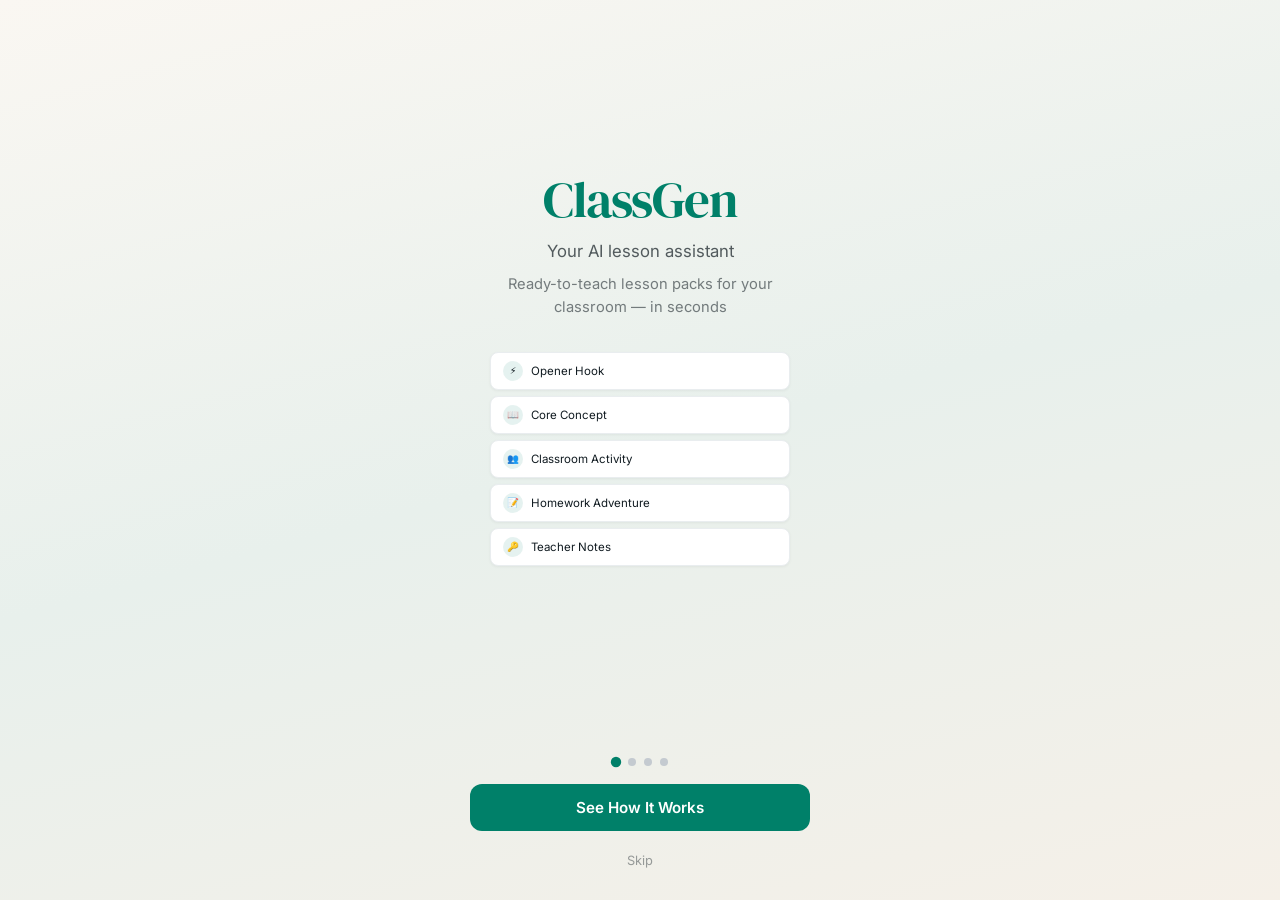
==== commit 899526f4: "feat(onboarding): Polish intro slides + add profile preview slide Real-device feedback drove four po" ====
--- a/index.html
+++ b/index.html
@@ -599,9 +599,14 @@
         }
         /* ── Intro overlay ──────────────────────────────── */
         #intro-overlay {
-            position: fixed; inset: 0; z-index: 200;
+            position: fixed;
+            top: 0; left: 0; right: 0;
+            height: 100vh;
+            height: 100dvh;
+            z-index: 200;
             background: linear-gradient(165deg, #FAF7F2 0%, #E8F0EC 50%, #F5F0E8 100%);
             display: flex; flex-direction: column;
+            overscroll-behavior: contain;
             transition: opacity 0.5s, visibility 0.5s;
         }
         [data-theme="dark"] #intro-overlay {
@@ -660,7 +665,13 @@
         }
         .intro-marquee-track {
             display: flex; gap: 12px; width: max-content;
-            animation: marquee-scroll 20s linear infinite;
+            animation: marquee-scroll 28s linear infinite;
+            will-change: transform;
+        }
+        .intro-marquee:hover .intro-marquee-track,
+        .intro-marquee:focus-within .intro-marquee-track { animation-play-state: paused; }
+        @media (prefers-reduced-motion: reduce) {
+            .intro-marquee-track { animation: none; }
         }
         @keyframes marquee-scroll {
             0% { transform: translateX(0); }
@@ -668,9 +679,10 @@
         }
         .intro-example {
             display: inline-block; background: var(--bubble-user-bg);
-            color: var(--bubble-user-text); padding: 8px 16px;
-            border-radius: 12px; font-size: 0.82rem; font-weight: 500;
-            box-shadow: 0 2px 8px rgba(0,0,0,0.08); white-space: nowrap; flex-shrink: 0;
+            color: var(--bubble-user-text); padding: 9px 16px;
+            border-radius: 12px; font-size: 0.88rem; font-weight: 600;
+            box-shadow: 0 2px 8px rgba(0,0,0,0.10); white-space: nowrap; flex-shrink: 0;
+            letter-spacing: -0.005em;
         }
         /* CSS-rendered mini lesson blocks */
         .intro-blocks {
@@ -710,10 +722,72 @@
             font-size: 0.85rem; color: var(--modal-text);
             line-height: 1.5; font-weight: 500;
         }
+        /* Profile content preview slide */
+        .intro-profile-preview {
+            width: 100%; max-width: 320px;
+            background: var(--enc-block-bg);
+            border: 1px solid var(--enc-block-border);
+            border-radius: 16px;
+            padding: 16px 14px;
+            margin-bottom: 1.25rem;
+            text-align: left;
+            box-shadow: 0 4px 16px rgba(0,0,0,0.08);
+        }
+        .intro-pp-section { margin-bottom: 12px; }
+        .intro-pp-section:last-child { margin-bottom: 0; }
+        .intro-pp-label {
+            font-size: 0.6rem; font-weight: 600; text-transform: uppercase;
+            letter-spacing: 0.08em; color: var(--sidebar-muted); margin-bottom: 4px;
+        }
+        .intro-pp-value {
+            font-size: 0.85rem; color: var(--sidebar-input-text);
+            background: var(--sidebar-input-bg);
+            border: 1px solid var(--sidebar-input-bd);
+            border-radius: 6px; padding: 6px 10px;
+        }
+        .intro-pp-stats {
+            display: grid; grid-template-columns: repeat(3, 1fr); gap: 5px;
+        }
+        .intro-pp-stat {
+            background: var(--sidebar-stat-bg);
+            border: 1px solid var(--sidebar-stat-border);
+            border-radius: 8px; padding: 7px 4px; text-align: center;
+        }
+        .intro-pp-stat-num {
+            font-size: 1.15rem; font-weight: 700; color: var(--sidebar-stat-num);
+            line-height: 1.1;
+        }
+        .intro-pp-stat-lbl {
+            font-size: 0.55rem; color: var(--sidebar-stat-lbl);
+            margin-top: 2px; text-transform: uppercase; letter-spacing: 0.04em;
+        }
+        .intro-pp-classes { display: flex; flex-wrap: wrap; gap: 4px; }
+        .intro-pp-badge {
+            display: inline-flex; align-items: center;
+            background: var(--sidebar-badge-bg);
+            border: 1px solid var(--sidebar-badge-bd);
+            color: var(--sidebar-badge-text);
+            font-size: 0.7rem; font-weight: 500;
+            padding: 2px 8px; border-radius: 999px;
+        }
+        .intro-pp-codes { list-style: none; padding: 0; margin: 0; }
+        .intro-pp-codes li {
+            display: flex; justify-content: space-between; align-items: center;
+            padding: 5px 0; font-size: 0.75rem;
+            border-bottom: 1px solid var(--sidebar-code-bd);
+        }
+        .intro-pp-codes li:last-child { border-bottom: none; }
+        .intro-pp-code-id { color: var(--sidebar-code-link); font-weight: 600; }
+        .intro-pp-code-title {
+            color: var(--sidebar-code-title); font-size: 0.7rem;
+            max-width: 60%; text-align: right;
+            overflow: hidden; text-overflow: ellipsis; white-space: nowrap;
+        }
         /* Navigation */
         .intro-nav {
             display: flex; flex-direction: column; align-items: center;
-            padding: 1rem 1.5rem 2rem; gap: 12px;
+            padding: 1.25rem 1.5rem calc(env(safe-area-inset-bottom, 0px) + 1.75rem);
+            gap: 18px;
         }
         .intro-dots {
             display: flex; gap: 8px;
@@ -839,20 +913,57 @@
                 <div class="intro-body">Send any topic and get a structured lesson: opener hook, core concept, classroom activity, exercise-book homework, and teacher notes.</div>
                 <div class="intro-marquee">
                     <div class="intro-marquee-track">
-                        <div class="intro-example">SS2, Nigeria, Biology, Photosynthesis, 40 mins</div>
-                        <div class="intro-example">Form 3, Wave Motion, Physics, Kenya, 1 hour</div>
-                        <div class="intro-example">History, Rwanda, Senior 4, Colonial Rule in East Africa, 45 mins</div>
-                        <div class="intro-example">Class 10, India, Quadratic Equations, Maths, 1h 20 mins</div>
-                        <div class="intro-example">SS2, Nigeria, Biology, Photosynthesis, 40 mins</div>
-                        <div class="intro-example">Form 3, Wave Motion, Physics, Kenya, 1 hour</div>
-                        <div class="intro-example">History, Rwanda, Senior 4, Colonial Rule in East Africa, 45 mins</div>
-                        <div class="intro-example">Class 10, India, Quadratic Equations, Maths, 1h 20 mins</div>
+                        <div class="intro-example">&#127475;&#127468; &middot; SS2, Nigeria, Biology, Photosynthesis, 40 mins</div>
+                        <div class="intro-example">&#127472;&#127466; &middot; Form 3, Wave Motion, Physics, Kenya, 1 hour</div>
+                        <div class="intro-example">&#127479;&#127484; &middot; History, Rwanda, Senior 4, Colonial Rule in East Africa, 45 mins</div>
+                        <div class="intro-example">&#127470;&#127475; &middot; Class 10, India, Quadratic Equations, Maths, 1h 20 mins</div>
+                        <div class="intro-example">&#127475;&#127468; &middot; SS2, Nigeria, Biology, Photosynthesis, 40 mins</div>
+                        <div class="intro-example">&#127472;&#127466; &middot; Form 3, Wave Motion, Physics, Kenya, 1 hour</div>
+                        <div class="intro-example">&#127479;&#127484; &middot; History, Rwanda, Senior 4, Colonial Rule in East Africa, 45 mins</div>
+                        <div class="intro-example">&#127470;&#127475; &middot; Class 10, India, Quadratic Equations, Maths, 1h 20 mins</div>
                     </div>
                 </div>
                 <div class="intro-body">Designed for classrooms of 30-60 students with exercise books, pens, and a chalkboard. No internet needed in class.</div>
             </div>
-            <!-- Slide 3: Features + Accept -->
+            <!-- Slide 3: Profile content preview -->
             <div class="intro-slide" data-slide="2">
+                <div class="intro-heading">Track every class, in one place.</div>
+                <div class="intro-body">Your dashboard remembers each lesson — homework codes, class stats, and the country you teach in. Open it anytime from the menu.</div>
+                <div class="intro-profile-preview" aria-hidden="true">
+                    <div class="intro-pp-section">
+                        <div class="intro-pp-label">Name</div>
+                        <div class="intro-pp-value">Miss Mandizi</div>
+                    </div>
+                    <div class="intro-pp-section">
+                        <div class="intro-pp-label">Country</div>
+                        <div class="intro-pp-value">&#127472;&#127466; Kenya</div>
+                    </div>
+                    <div class="intro-pp-section">
+                        <div class="intro-pp-stats">
+                            <div class="intro-pp-stat"><div class="intro-pp-stat-num">12</div><div class="intro-pp-stat-lbl">Total</div></div>
+                            <div class="intro-pp-stat"><div class="intro-pp-stat-num">4</div><div class="intro-pp-stat-lbl">This Week</div></div>
+                            <div class="intro-pp-stat"><div class="intro-pp-stat-num">8</div><div class="intro-pp-stat-lbl">This Month</div></div>
+                        </div>
+                    </div>
+                    <div class="intro-pp-section">
+                        <div class="intro-pp-label">Classes</div>
+                        <div class="intro-pp-classes">
+                            <span class="intro-pp-badge">SS2 Biology</span>
+                            <span class="intro-pp-badge">JSS3 Maths</span>
+                        </div>
+                    </div>
+                    <div class="intro-pp-section">
+                        <div class="intro-pp-label">Recent Homework</div>
+                        <ul class="intro-pp-codes">
+                            <li><span class="intro-pp-code-id">BIO47</span><span class="intro-pp-code-title">Photosynthesis</span></li>
+                            <li><span class="intro-pp-code-id">MATH88</span><span class="intro-pp-code-title">Quadratic Equations</span></li>
+                            <li><span class="intro-pp-code-id">HIST21</span><span class="intro-pp-code-title">Colonial Rule</span></li>
+                        </ul>
+                    </div>
+                </div>
+            </div>
+            <!-- Slide 4: Features + Accept -->
+            <div class="intro-slide" data-slide="3">
                 <div class="intro-heading">Everything your students need</div>
                 <div class="intro-features">
                     <div class="intro-feature">
@@ -876,6 +987,7 @@
                 <div class="intro-dot active" data-dot="0"></div>
                 <div class="intro-dot" data-dot="1"></div>
                 <div class="intro-dot" data-dot="2"></div>
+                <div class="intro-dot" data-dot="3"></div>
             </div>
             <button class="intro-btn" id="intro-cta">See How It Works</button>
             <button class="intro-skip" id="intro-skip">Skip</button>
@@ -1343,8 +1455,13 @@
 
         async function fetchProfile() {
             try {
-                const resp = await fetch('/api/teacher/profile?thread_id=' + encodeURIComponent(threadId));
-                const data = await resp.json();
+                const [profileResp, countriesResp] = await Promise.all([
+                    fetch('/api/teacher/profile?thread_id=' + encodeURIComponent(threadId)),
+                    fetch('/api/teacher/countries'),
+                ]);
+                const data = await profileResp.json();
+                const countriesData = await countriesResp.json();
+                window._countryGroups = countriesData.groups || [];
                 profileState.loaded = true;
                 profileState.registered = data.registered;
                 if (data.registered) {
@@ -1368,9 +1485,16 @@
                 container.innerHTML = `
                     <div style="padding:2rem 0;text-align:center">
                         <svg xmlns="http://www.w3.org/2000/svg" width="48" height="48" fill="none" viewBox="0 0 24 24" stroke="var(--accent)" style="margin:0 auto 1rem;display:block"><path stroke-linecap="round" stroke-linejoin="round" stroke-width="1.5" d="M16 7a4 4 0 11-8 0 4 4 0 018 0zM12 14a7 7 0 00-7 7h14a7 7 0 00-7-7z" /></svg>
-                        <p style="color:var(--sidebar-muted);font-size:0.85rem;margin-bottom:1.25rem">Set up your profile to track lessons and manage homework codes.</p>
+                        <p style="color:var(--sidebar-muted);font-size:0.85rem;margin-bottom:1.25rem">Set up your profile so we can tailor lessons to your country and track your homework codes.</p>
                         <div class="sidebar-input-row" style="flex-direction:column;gap:0.6rem">
                             <input class="sidebar-input" id="register-name" type="text" placeholder="Your name (e.g. Mrs. Okafor)" maxlength="100">
+                            <select class="sidebar-input" id="register-country" style="width:100%">
+                                <option value="">Where do you teach?</option>
+                                ${(window._countryGroups || []).map(g => `
+                                    <optgroup label="${escapeHtml(g.region)}">
+                                        ${(g.countries || []).map(c => `<option value="${escapeHtml(c.name)}">${c.flag ? c.flag + ' ' : ''}${escapeHtml(c.name)}</option>`).join('')}
+                                    </optgroup>`).join('')}
+                            </select>
                             <button class="sidebar-btn" style="width:100%" onclick="registerTeacher()">Get Started</button>
                         </div>
                     </div>
@@ -1399,6 +1523,16 @@
                         <input class="sidebar-input" id="edit-name" type="text" value="${escapeHtml(t.name)}" maxlength="100">
                         <button class="sidebar-btn" onclick="updateName()">Save</button>
                     </div>
+                </div>
+                <div class="sidebar-section">
+                    <div class="sidebar-section-title">Country</div>
+                    <select class="sidebar-input" id="country-select" onchange="updateCountry()" style="width:100%">
+                        <option value="">Select country</option>
+                        ${(window._countryGroups || []).map(g => `
+                            <optgroup label="${escapeHtml(g.region)}">
+                                ${(g.countries || []).map(c => `<option value="${escapeHtml(c.name)}" ${c.name === (t.country || '') ? 'selected' : ''}>${c.flag ? c.flag + ' ' : ''}${escapeHtml(c.name)}</option>`).join('')}
+                            </optgroup>`).join('')}
+                    </select>
                 </div>
                 <div class="sidebar-stats">
                     <div class="sidebar-stat"><div class="num">${s.total}</div><div class="lbl">Total</div></div>
@@ -1452,13 +1586,16 @@
 
         async function registerTeacher() {
             const nameInput = document.getElementById('register-name');
+            const countryInput = document.getElementById('register-country');
             const name = nameInput ? nameInput.value.trim() : '';
+            const country = countryInput ? countryInput.value : '';
             if (name.length < 2) { nameInput && nameInput.focus(); return; }
+            if (!country) { countryInput && countryInput.focus(); return; }
             try {
                 const resp = await fetch('/api/teacher/register', {
                     method: 'POST',
                     headers: { 'Content-Type': 'application/json' },
-                    body: JSON.stringify({ thread_id: threadId, name }),
+                    body: JSON.stringify({ thread_id: threadId, name, country }),
                 });
                 if (!resp.ok) return;
                 const data = await resp.json();
@@ -1488,6 +1625,21 @@
             } catch (e) { console.error('Update name error:', e); }
         }
 
+        async function updateCountry() {
+            const sel = document.getElementById('country-select');
+            const country = sel ? sel.value : '';
+            if (!country) return;
+            try {
+                const resp = await fetch('/api/teacher/country', {
+                    method: 'PATCH',
+                    headers: { 'Content-Type': 'application/json' },
+                    body: JSON.stringify({ thread_id: threadId, country }),
+                });
+                if (!resp.ok) return;
+                profileState.teacher.country = country;
+            } catch (e) { console.error('Update country error:', e); }
+        }
+
         async function addClass() {
             const input = document.getElementById('add-class-input');
             const className = input ? input.value.trim() : '';
@@ -1560,10 +1712,10 @@
                     heading: 'Type a topic. Get a lesson pack.',
                     body: 'Send any topic and get a structured lesson: opener hook, core concept, classroom activity, exercise-book homework, and teacher notes.',
                     examples: [
-                        'SS2, Nigeria, Biology, Photosynthesis, 40 mins',
-                        'Form 3, Wave Motion, Physics, Kenya, 1 hour',
-                        'History, Rwanda, Senior 4, Colonial Rule in East Africa, 45 mins',
-                        'Class 10, India, Quadratic Equations, Maths, 1h 20 mins',
+                        '🇳🇬 · SS2, Nigeria, Biology, Photosynthesis, 40 mins',
+                        '🇰🇪 · Form 3, Wave Motion, Physics, Kenya, 1 hour',
+                        '🇷🇼 · History, Rwanda, Senior 4, Colonial Rule in East Africa, 45 mins',
+                        '🇮🇳 · Class 10, India, Quadratic Equations, Maths, 1h 20 mins',
                     ],
                 },
                 {
@@ -1582,7 +1734,8 @@
         };
 
         let introSlide = 0;
-        const ctaLabels = ['See How It Works', 'Next', 'Accept & Start Teaching'];
+        const LAST_SLIDE = 3;
+        const ctaLabels = ['See How It Works', 'Next', 'Next', 'Accept & Start Teaching'];
 
         function initIntro() {
             if (localStorage.getItem('classgen_intro_seen')) return;
@@ -1595,7 +1748,7 @@
             overlay.addEventListener('touchend', e => {
                 const dx = e.changedTouches[0].clientX - touchStartX;
                 if (Math.abs(dx) > 50) {
-                    if (dx < 0 && introSlide < 2) goToIntroSlide(introSlide + 1);
+                    if (dx < 0 && introSlide < LAST_SLIDE) goToIntroSlide(introSlide + 1);
                     else if (dx > 0 && introSlide > 0) goToIntroSlide(introSlide - 1);
                 }
             }, { passive: true });
@@ -1607,13 +1760,13 @@
 
             // CTA button
             document.getElementById('intro-cta').addEventListener('click', () => {
-                if (introSlide < 2) goToIntroSlide(introSlide + 1);
+                if (introSlide < LAST_SLIDE) goToIntroSlide(introSlide + 1);
                 else dismissIntro();
             });
 
             // Skip button
             document.getElementById('intro-skip').addEventListener('click', () => {
-                goToIntroSlide(2); // Jump to terms slide
+                goToIntroSlide(LAST_SLIDE); // Jump to accept slide
             });
         }
 
@@ -1628,7 +1781,7 @@
             dots.forEach((d, i) => d.classList.toggle('active', i === n));
             document.getElementById('intro-cta').textContent = ctaLabels[n];
             // Hide skip on last slide
-            document.getElementById('intro-skip').style.display = n === 2 ? 'none' : '';
+            document.getElementById('intro-skip').style.display = n === LAST_SLIDE ? 'none' : '';
         }
 
         function dismissIntro() {
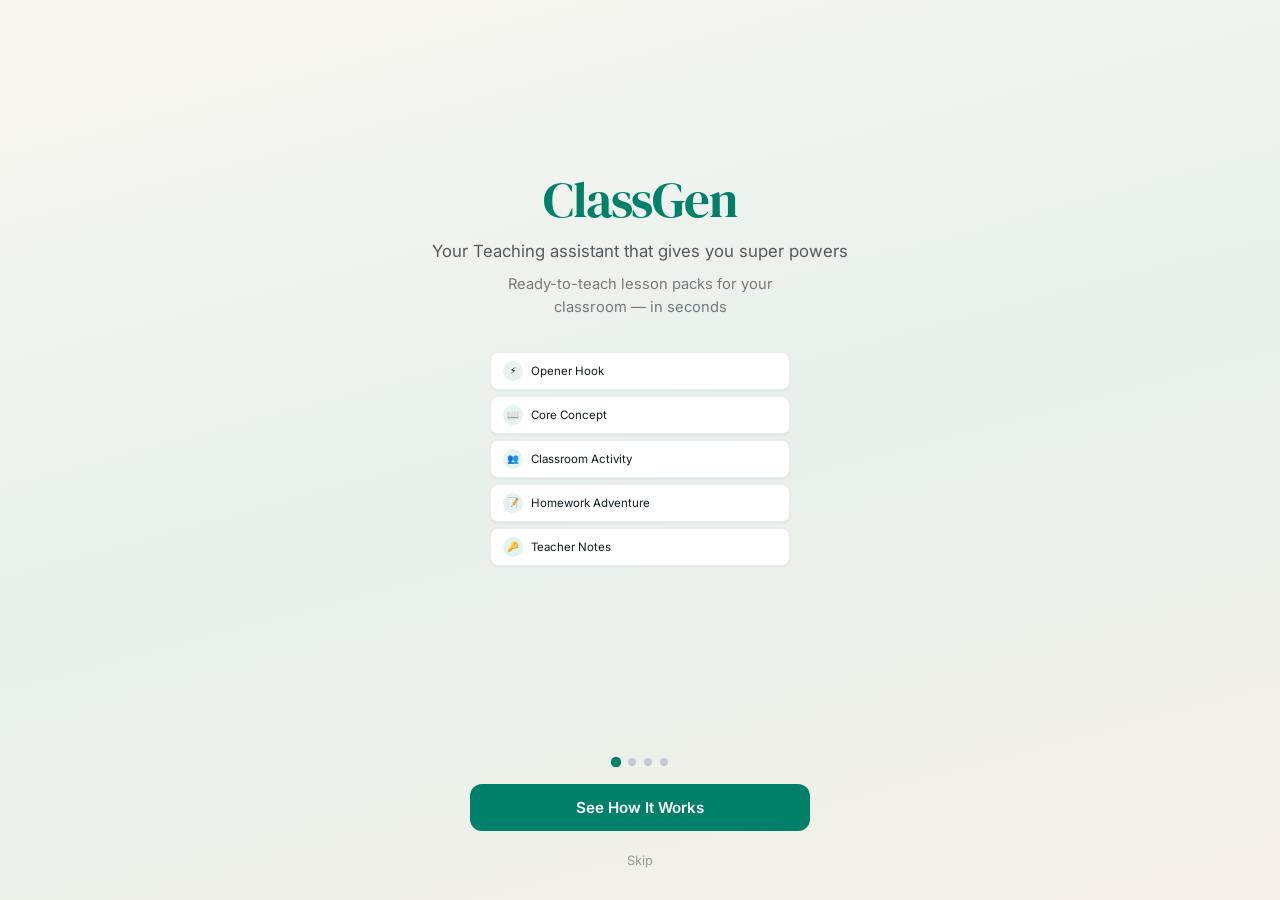
==== commit c3a4fabf: "refactor(onboarding): Update tagline for clarity and impact Changed the onboarding tagline from "You" ====
--- a/index.html
+++ b/index.html
@@ -897,7 +897,7 @@
             <!-- Slide 1: Welcome -->
             <div class="intro-slide active" data-slide="0">
                 <div class="intro-brand">ClassGen</div>
-                <div class="intro-tagline">Your AI lesson assistant</div>
+                <div class="intro-tagline">Your Teaching assistant that gives you super powers </div>
                 <div class="intro-subtitle">Ready-to-teach lesson packs for your classroom — in seconds</div>
                 <div class="intro-blocks">
                     <div class="intro-block"><div class="intro-block-icon">&#9889;</div> Opener Hook</div>
@@ -1577,11 +1577,22 @@
                 </div>
 
                 <div class="sidebar-section">
+                    <div class="sidebar-section-title">Intro</div>
+                    <button class="sidebar-btn" style="width:100%" onclick="resetIntro()">Reset intro</button>
+                    <p style="font-size:0.7rem;color:var(--sidebar-muted);margin-top:6px">Show intro on next refresh.</p>
+                </div>
+
+                <div class="sidebar-section">
                     <div class="sidebar-section-title">Chat</div>
                     <button class="sidebar-btn sidebar-btn-danger" style="width:100%" onclick="clearChatHistory()">Clear chat history</button>
                     <p style="font-size:0.7rem;color:var(--sidebar-muted);margin-top:6px">Removes all messages from this session</p>
                 </div>
             `;
+        }
+
+        function resetIntro() {
+            localStorage.removeItem('classgen_intro_seen');
+            showToast('Intro will show on next refresh.');
         }
 
         async function registerTeacher() {
@@ -1705,7 +1716,7 @@
 
         const INTRO_CONTENT = {
             brand: 'ClassGen',
-            tagline: 'Your AI lesson assistant',
+            tagline: 'Your Teaching assistant that gives you super powers ',
             subtitle: 'Ready-to-teach lesson packs for your classroom \u2014 in seconds',
             slides: [
                 {
